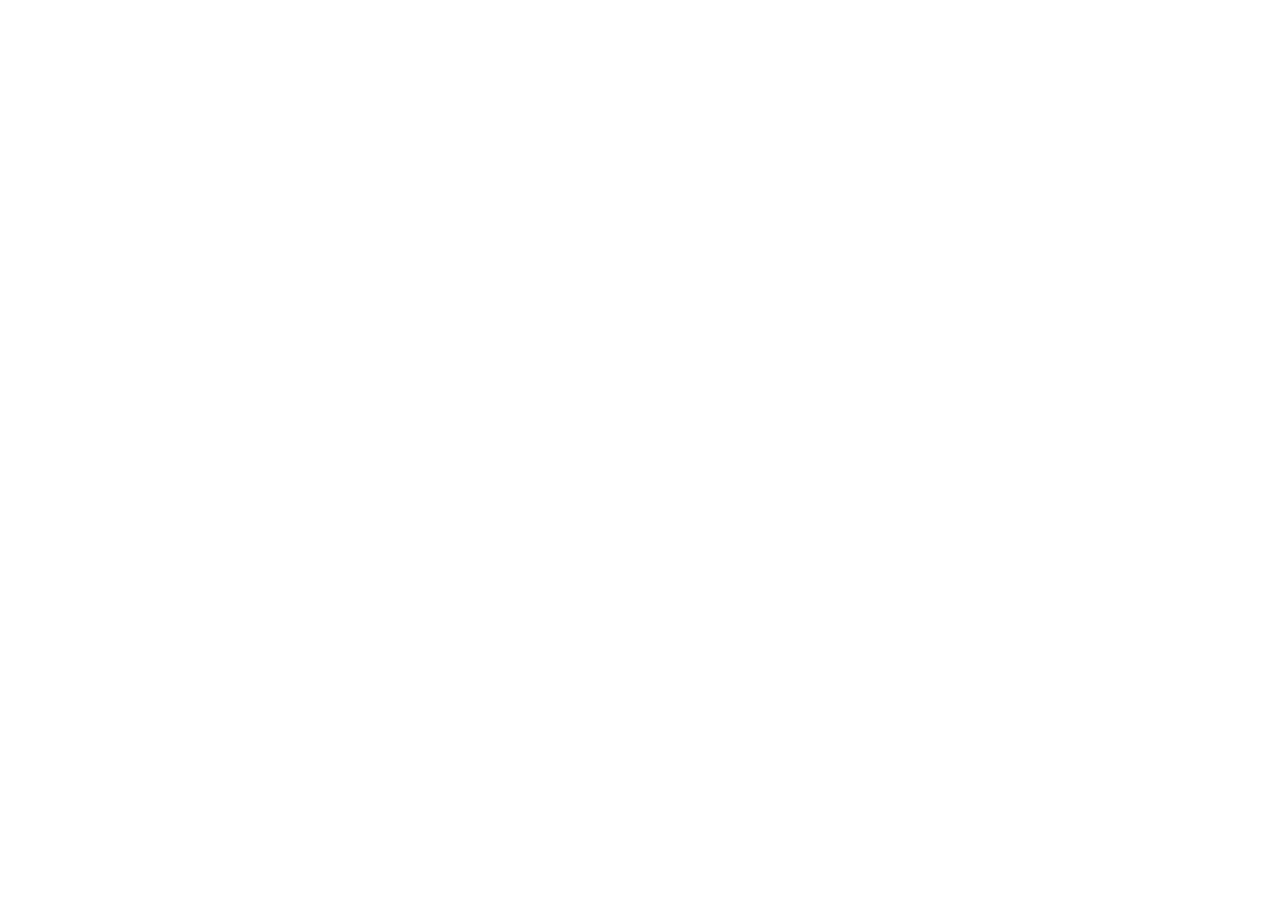
==== index.html @ a661ed5f "Add files via upload" ====
<!DOCTYPE html>
<html>
<head>
  <meta charset="utf-8" />
  <meta name="viewport" content="width=device-width, initial-scale=1.0">
  <title>Les Incassables — Administration</title>
</head>
<body>
  <!-- Interface d'administration Decap CMS. Une fois Netlify Identity +
       Git Gateway activés (dashboard Netlify, aucun code), cette page
       affiche un formulaire pour ajouter/modifier/supprimer une histoire.
       Chaque sauvegarde crée un commit Git automatiquement. -->
  <script src="https://identity.netlify.com/v1/netlify-identity-widget.js"></script>
  <script src="https://unpkg.com/decap-cms@^3.0.0/dist/decap-cms.js"></script>
</body>
</html>
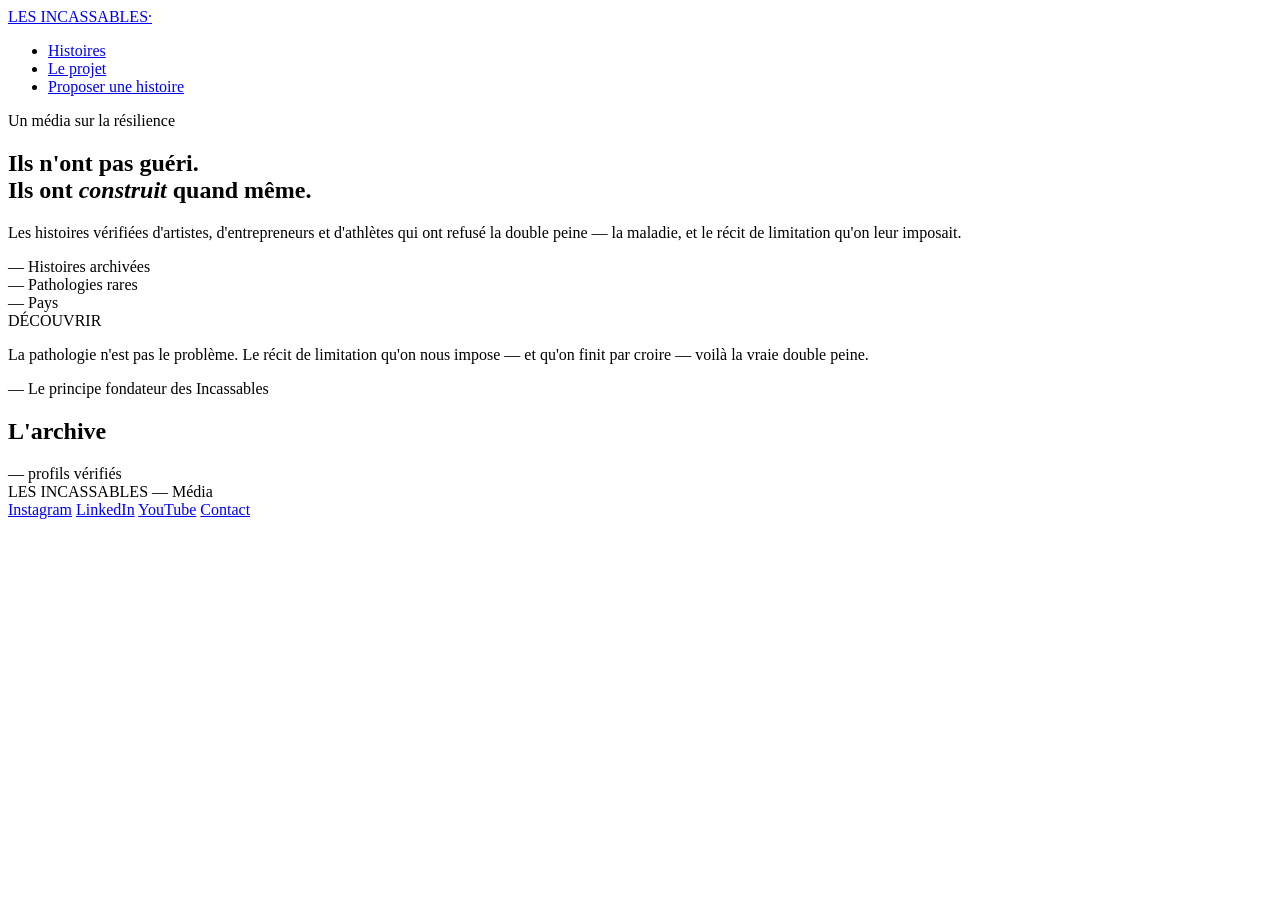
==== commit a1a585c5: "Create index.html" ====
--- a/index.html
+++ b/index.html
@@ -1,16 +1,79 @@
 <!DOCTYPE html>
-<html>
-<head>
-  <meta charset="utf-8" />
+  <html lang="fr">
+  <head>
+  <meta charset="UTF-8">
   <meta name="viewport" content="width=device-width, initial-scale=1.0">
-  <title>Les Incassables — Administration</title>
-</head>
-<body>
-  <!-- Interface d'administration Decap CMS. Une fois Netlify Identity +
-       Git Gateway activés (dashboard Netlify, aucun code), cette page
-       affiche un formulaire pour ajouter/modifier/supprimer une histoire.
-       Chaque sauvegarde crée un commit Git automatiquement. -->
+  <title>Les Incassables — Ils n'ont pas guéri, ils ont construit quand même</title>
+  <meta name="description" content="Les histoires vérifiées d'artistes, d'entrepreneurs et d'athlètes qui ont refusé la double peine liée à leur pathologie rare.">
+  <link rel="preconnect" href="https://fonts.googleapis.com">
+  <link href="https://fonts.googleapis.com/css2?family=Fraunces:ital,opsz,wght@0,9..144,300;0,9..144,500;0,9..144,600;1,9..144,400;1,9..144,500&family=IBM+Plex+Sans:wght@300;400;500;600&family=IBM+Plex+Mono:wght@400;500&display=swap" rel="stylesheet">
+  <link rel="stylesheet" href="css/style.css">
   <script src="https://identity.netlify.com/v1/netlify-identity-widget.js"></script>
-  <script src="https://unpkg.com/decap-cms@^3.0.0/dist/decap-cms.js"></script>
-</body>
-</html>
+  </head>
+  <body>
+  <div class="thread-track"><div class="thread"></div></div>
+  <header>
+  <a href="/" class="wordmark">LES INCASSABLES<span class="crack">·</span></a>
+  <nav>
+  <ul>
+  <li><a href="#archive">Histoires</a></li>
+  <li><a href="#manifesto">Le projet</a></li>
+  <li><a href="mailto:contact@lesincassables.com" class="nav-cta">Proposer une histoire</a></li>
+  </ul>
+  </nav>
+  </header>
+  <section class="hero">
+  <div class="hero-row">
+  <div class="hero-inner">
+  <div class="eyebrow">Un média sur la résilience</div>
+<h1 class="display">Ils n'ont pas guéri.<br>Ils ont <em>construit</em> quand même.</h1>
+  <p class="hero-sub">Les histoires vérifiées d'artistes, d'entrepreneurs et d'athlètes qui ont refusé la double peine — la maladie, et le récit de limitation qu'on leur imposait.</p>
+  <div class="hero-meta">
+  <div>
+  <span class="num" id="stat-stories">—</span>
+  <span class="label">Histoires archivées</span>
+</div>
+<div>
+<span class="num" id="stat-pathologies">—</span>
+<span class="label">Pathologies rares</span>
+  </div>
+  <div>
+  <span class="num" id="stat-countries">—</span>
+  <span class="label">Pays</span>
+  </div>
+  </div>
+  </div>
+  <a href="#" class="featured" id="featured-story">
+  </a>
+  </div>
+  <div class="scroll-hint">DÉCOUVRIR</div>
+  </section>
+  <section class="manifesto" id="manifesto">
+  <div class="manifesto-inner">
+  <p>La pathologie n'est pas le problème. <span class="gold">Le récit de limitation qu'on nous impose</span> — et qu'on finit par croire — voilà la vraie double peine.</p>
+  <div class="manifesto-sign">— Le principe fondateur des Incassables</div>
+</div>
+</section>
+<section class="archive" id="archive">
+  <div class="archive-head">
+  <h2 class="display">L'archive</h2>
+  <span class="archive-count mono" id="archive-count">— profils vérifiés</span>
+  </div>
+  <div class="filters" id="filters">
+  </div>
+  <div class="grid" id="grid">
+  </div>
+  </section>
+  <footer>
+  <div class="footer-wordmark">LES INCASSABLES — Média</div>
+<div class="footer-links">
+<a href="https://instagram.com/lesincassables" target="_blank">Instagram</a>
+  <a href="https://linkedin.com/company/lesincassables" target="_blank">LinkedIn</a>
+  <a href="#" target="_blank">YouTube</a>
+  <a href="mailto:contact@lesincassables.com">Contact</a>
+  </div>
+  </footer>
+  <script src="js/main.js"></script>
+  </body>
+  </html>
+  
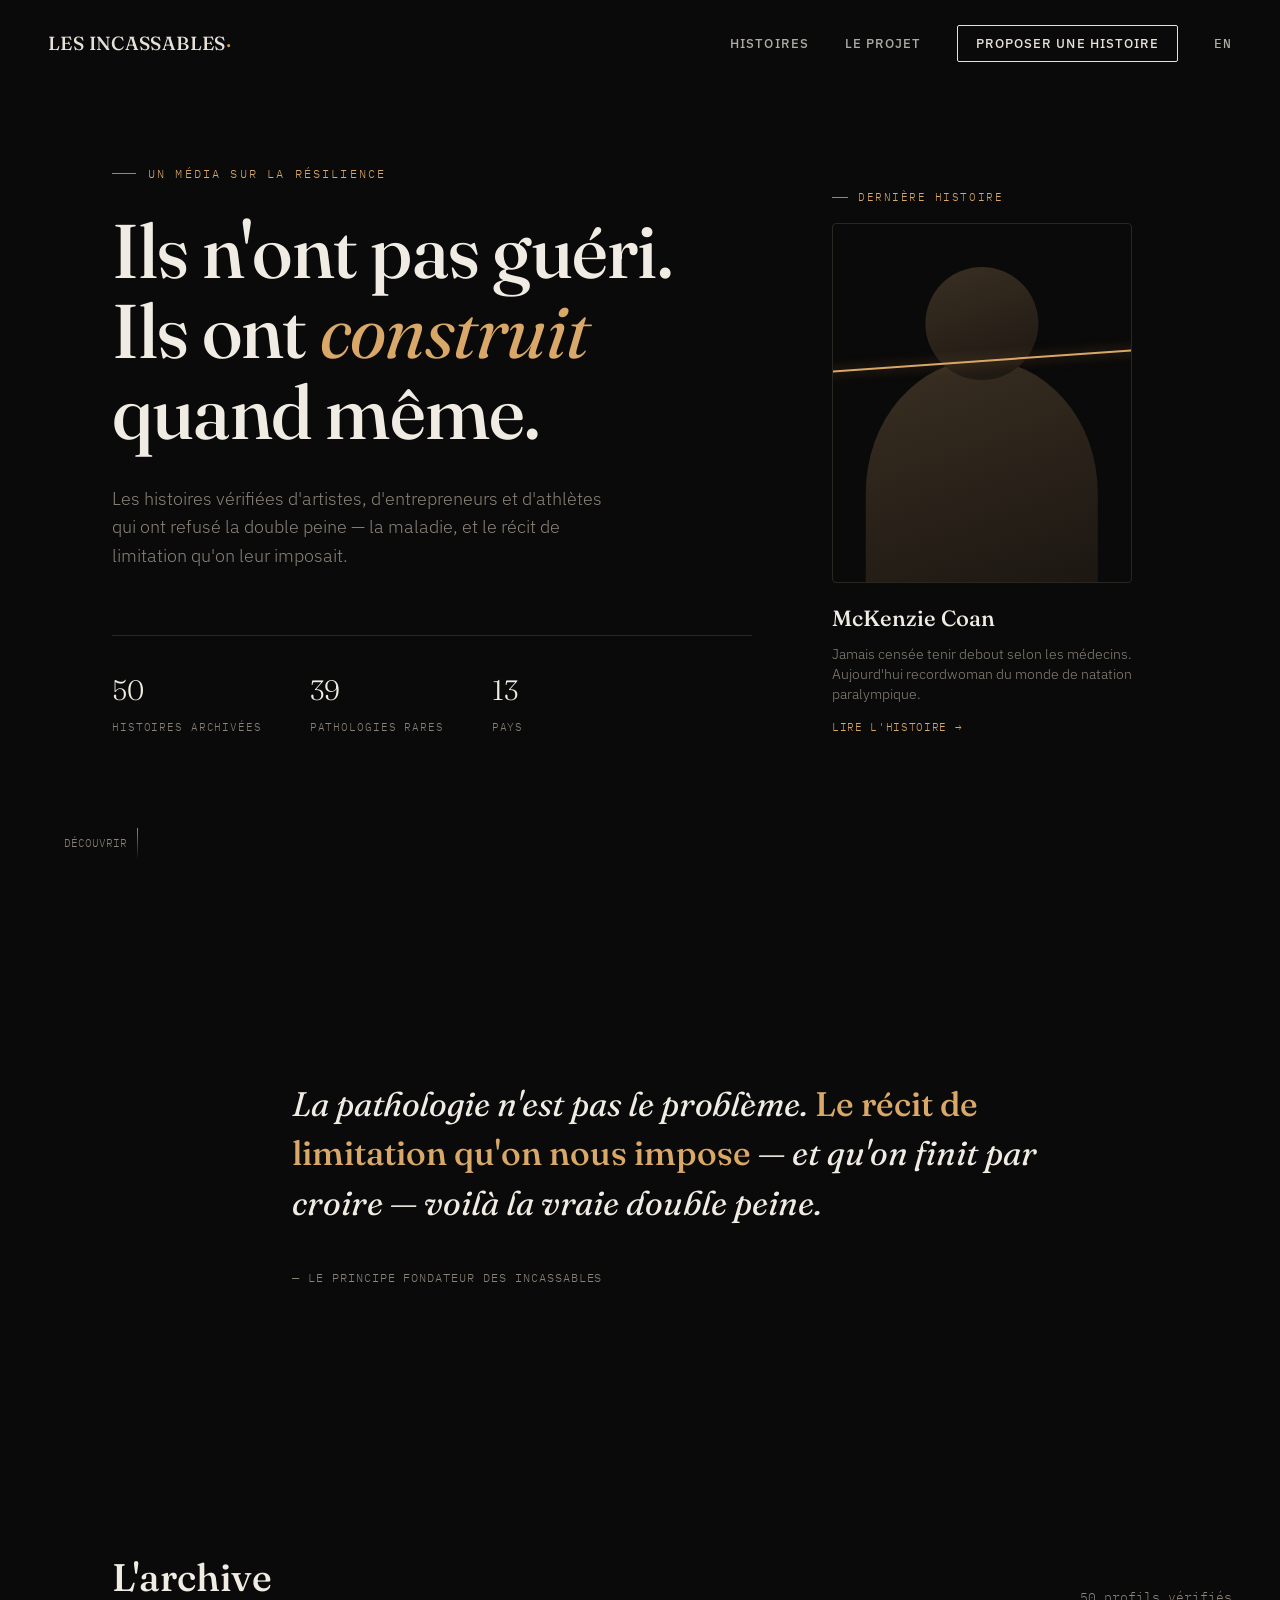
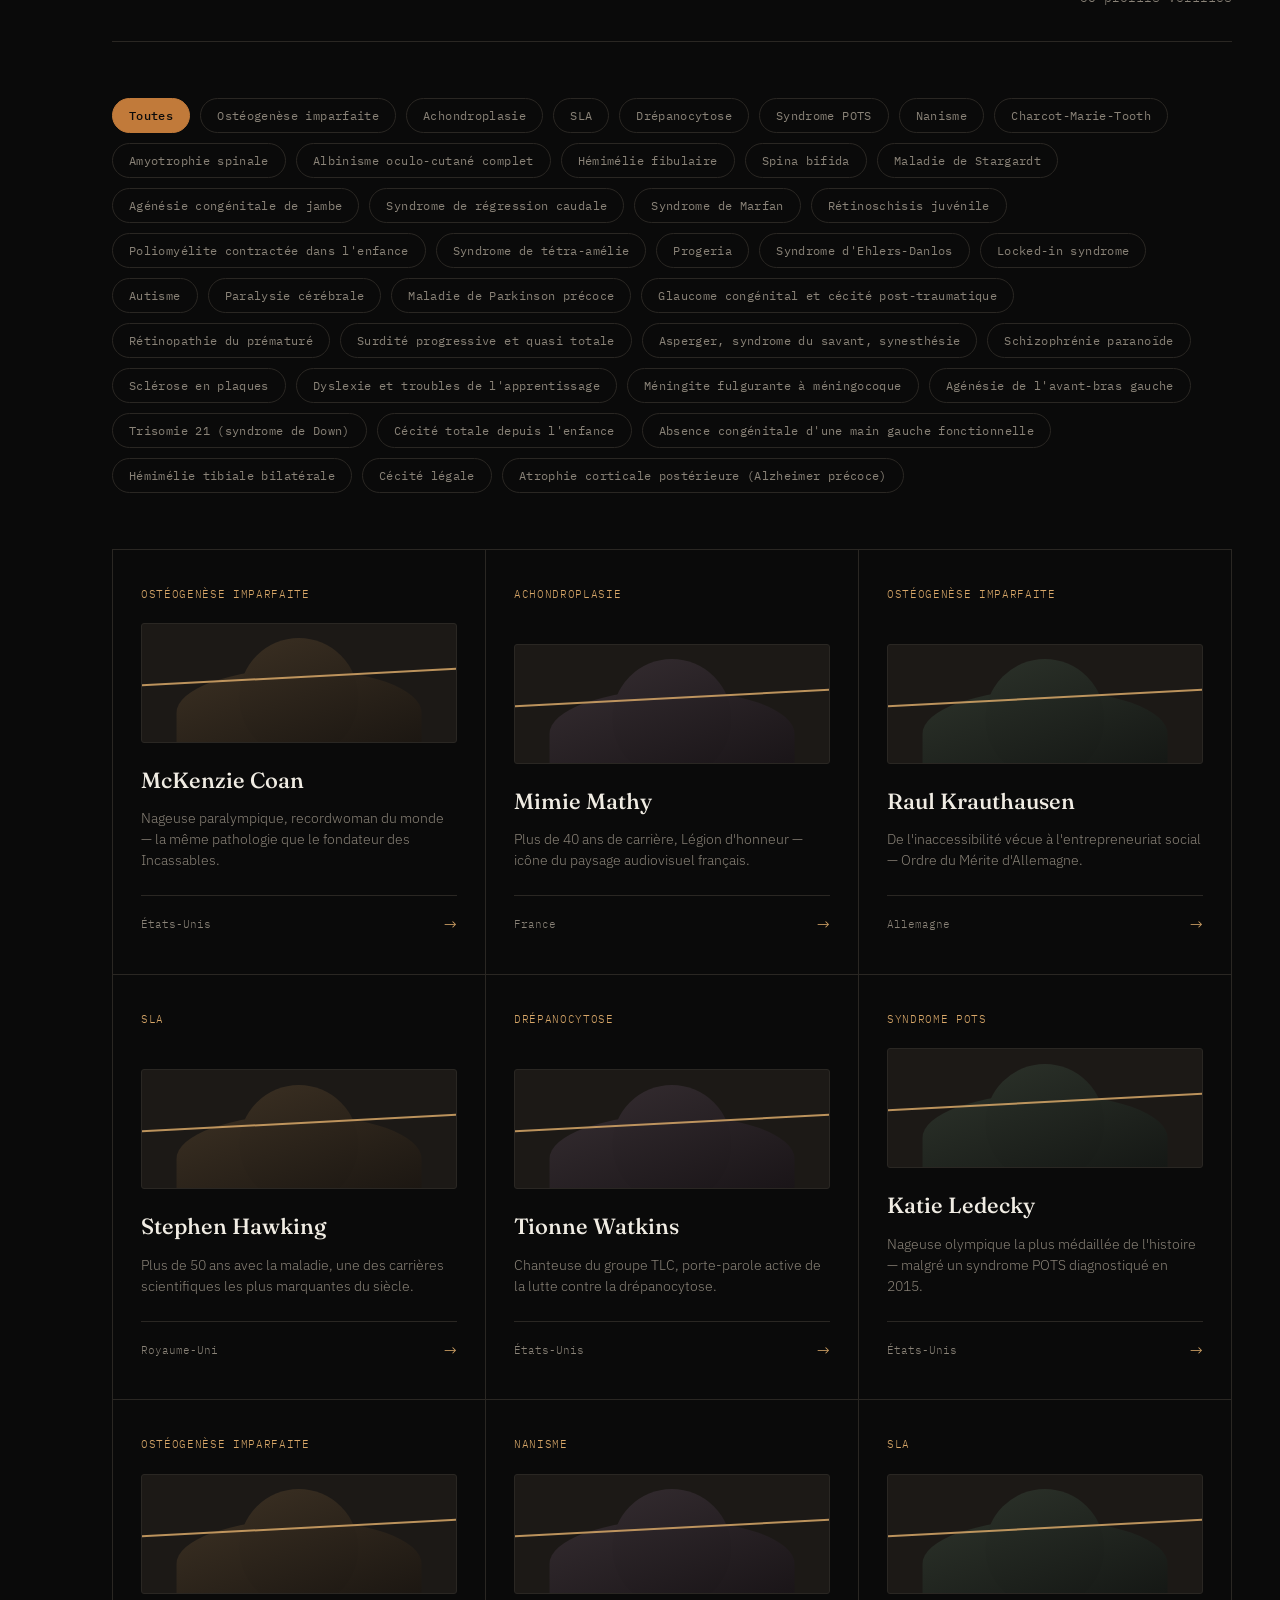
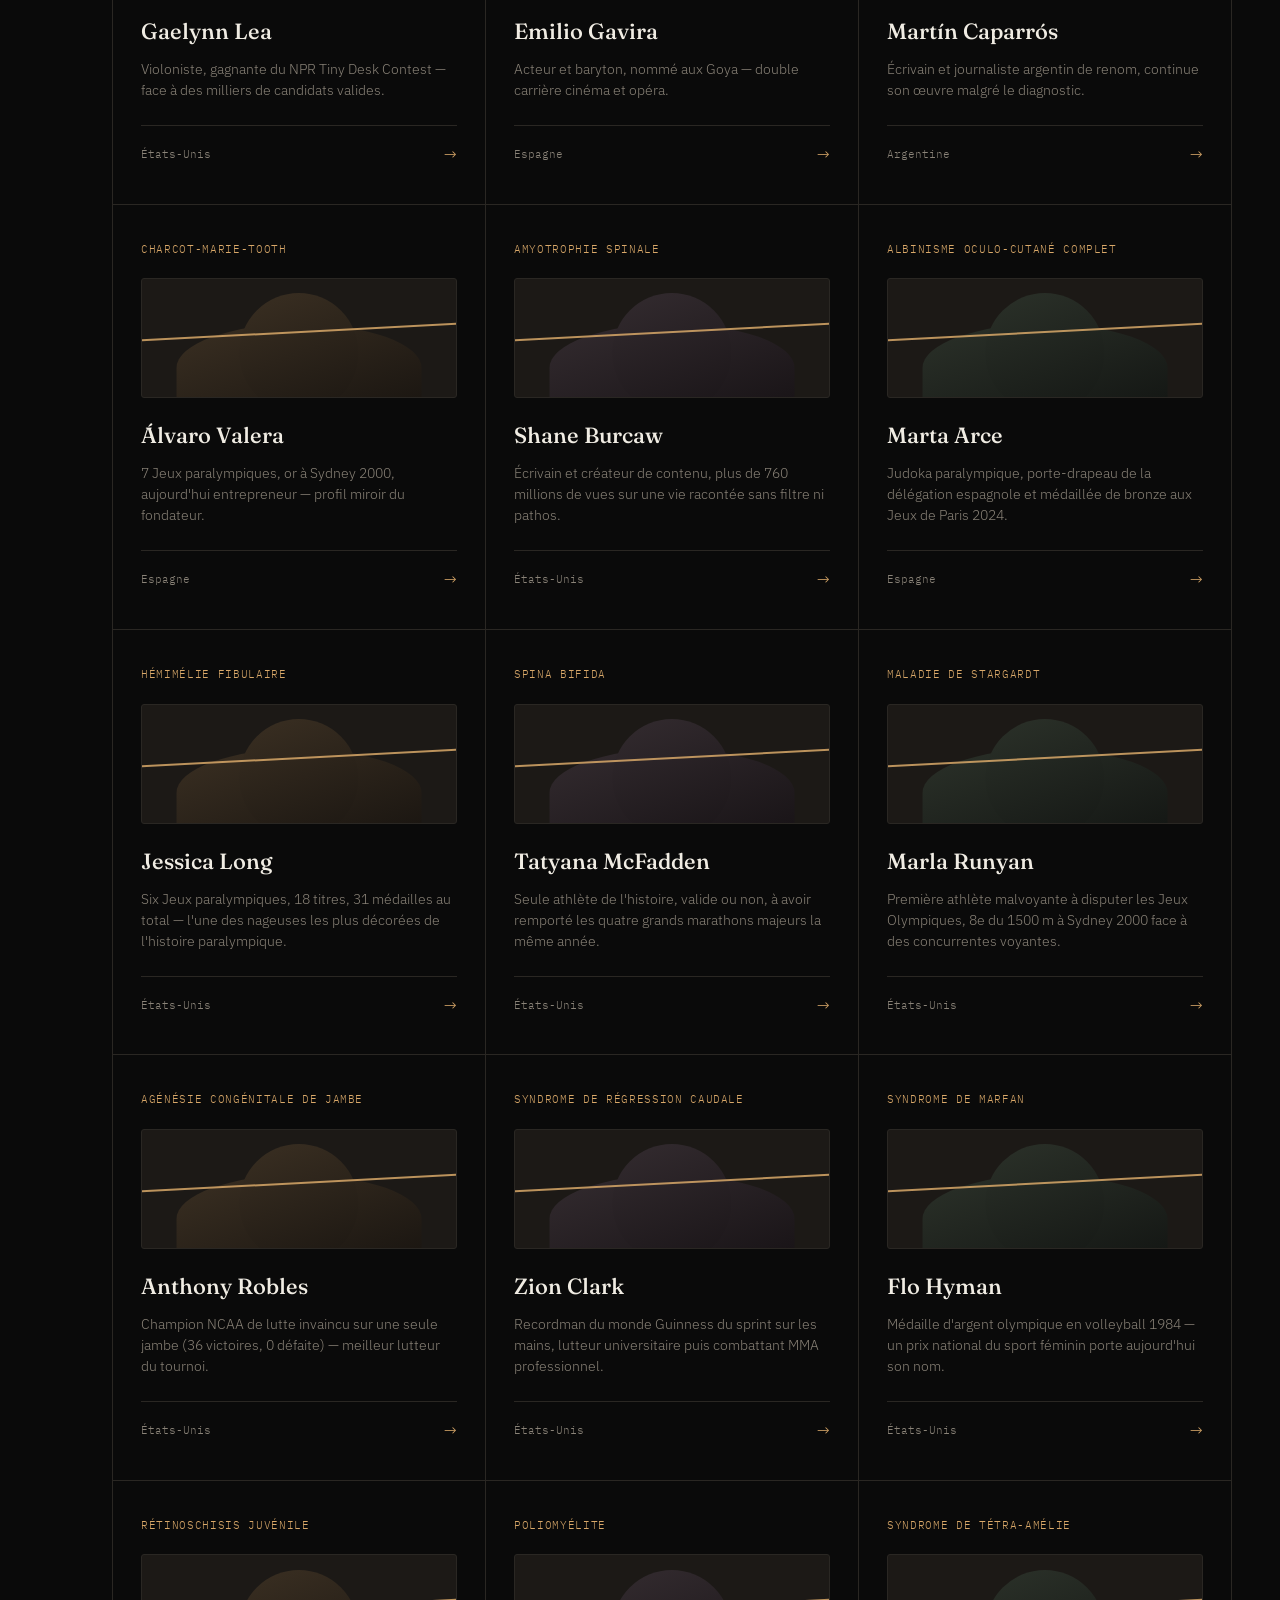
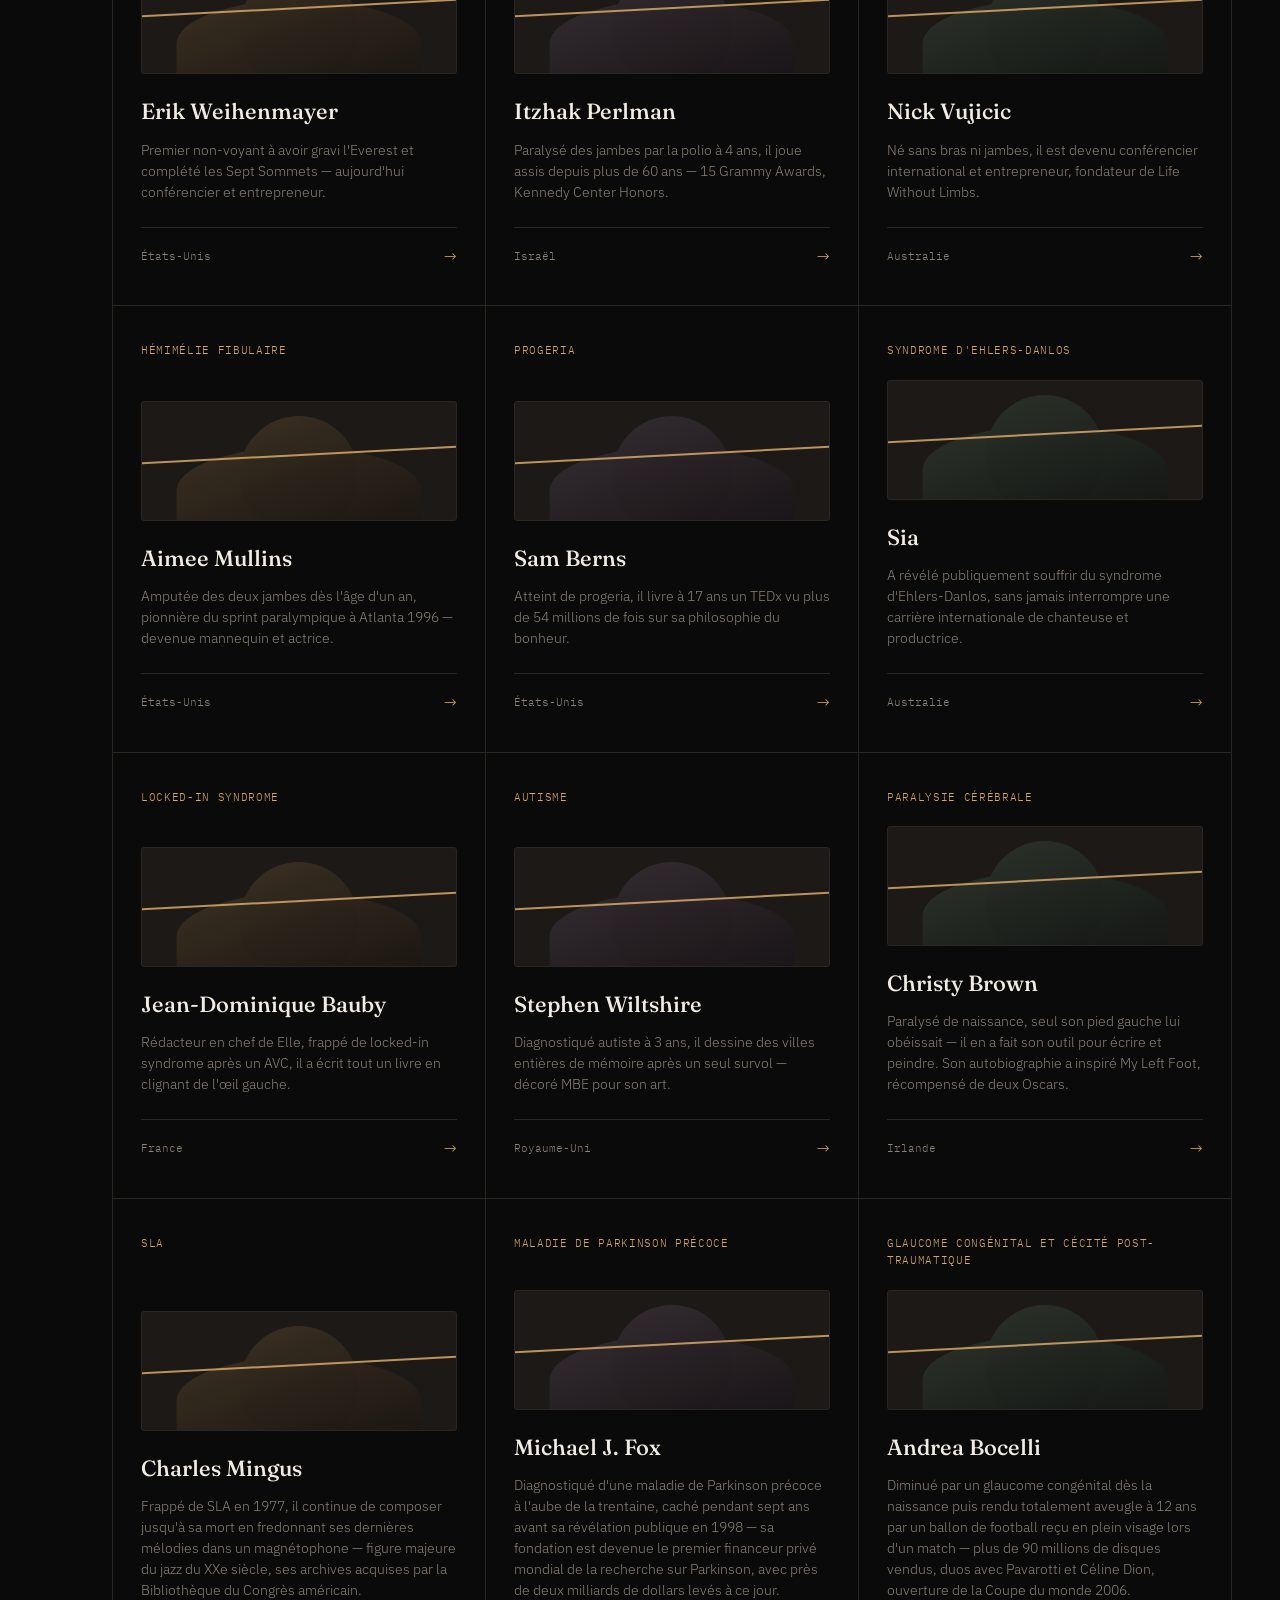
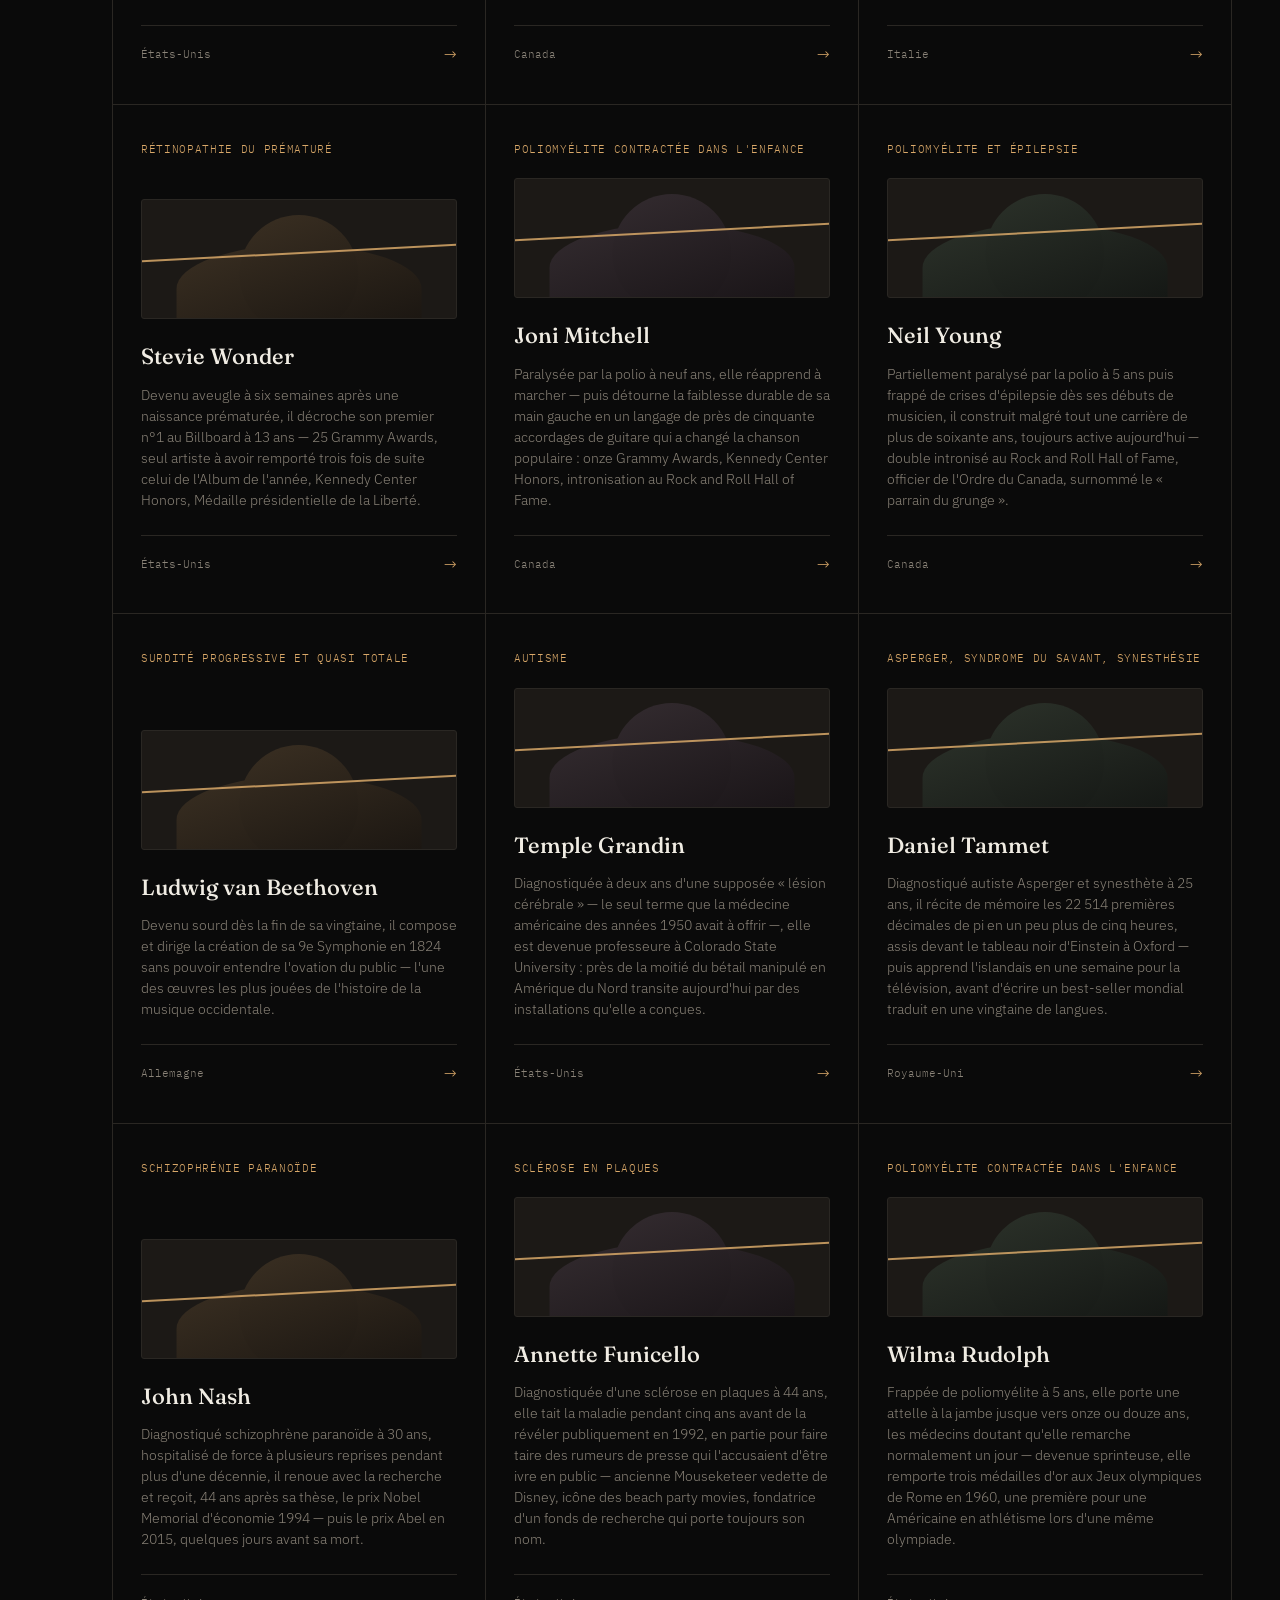
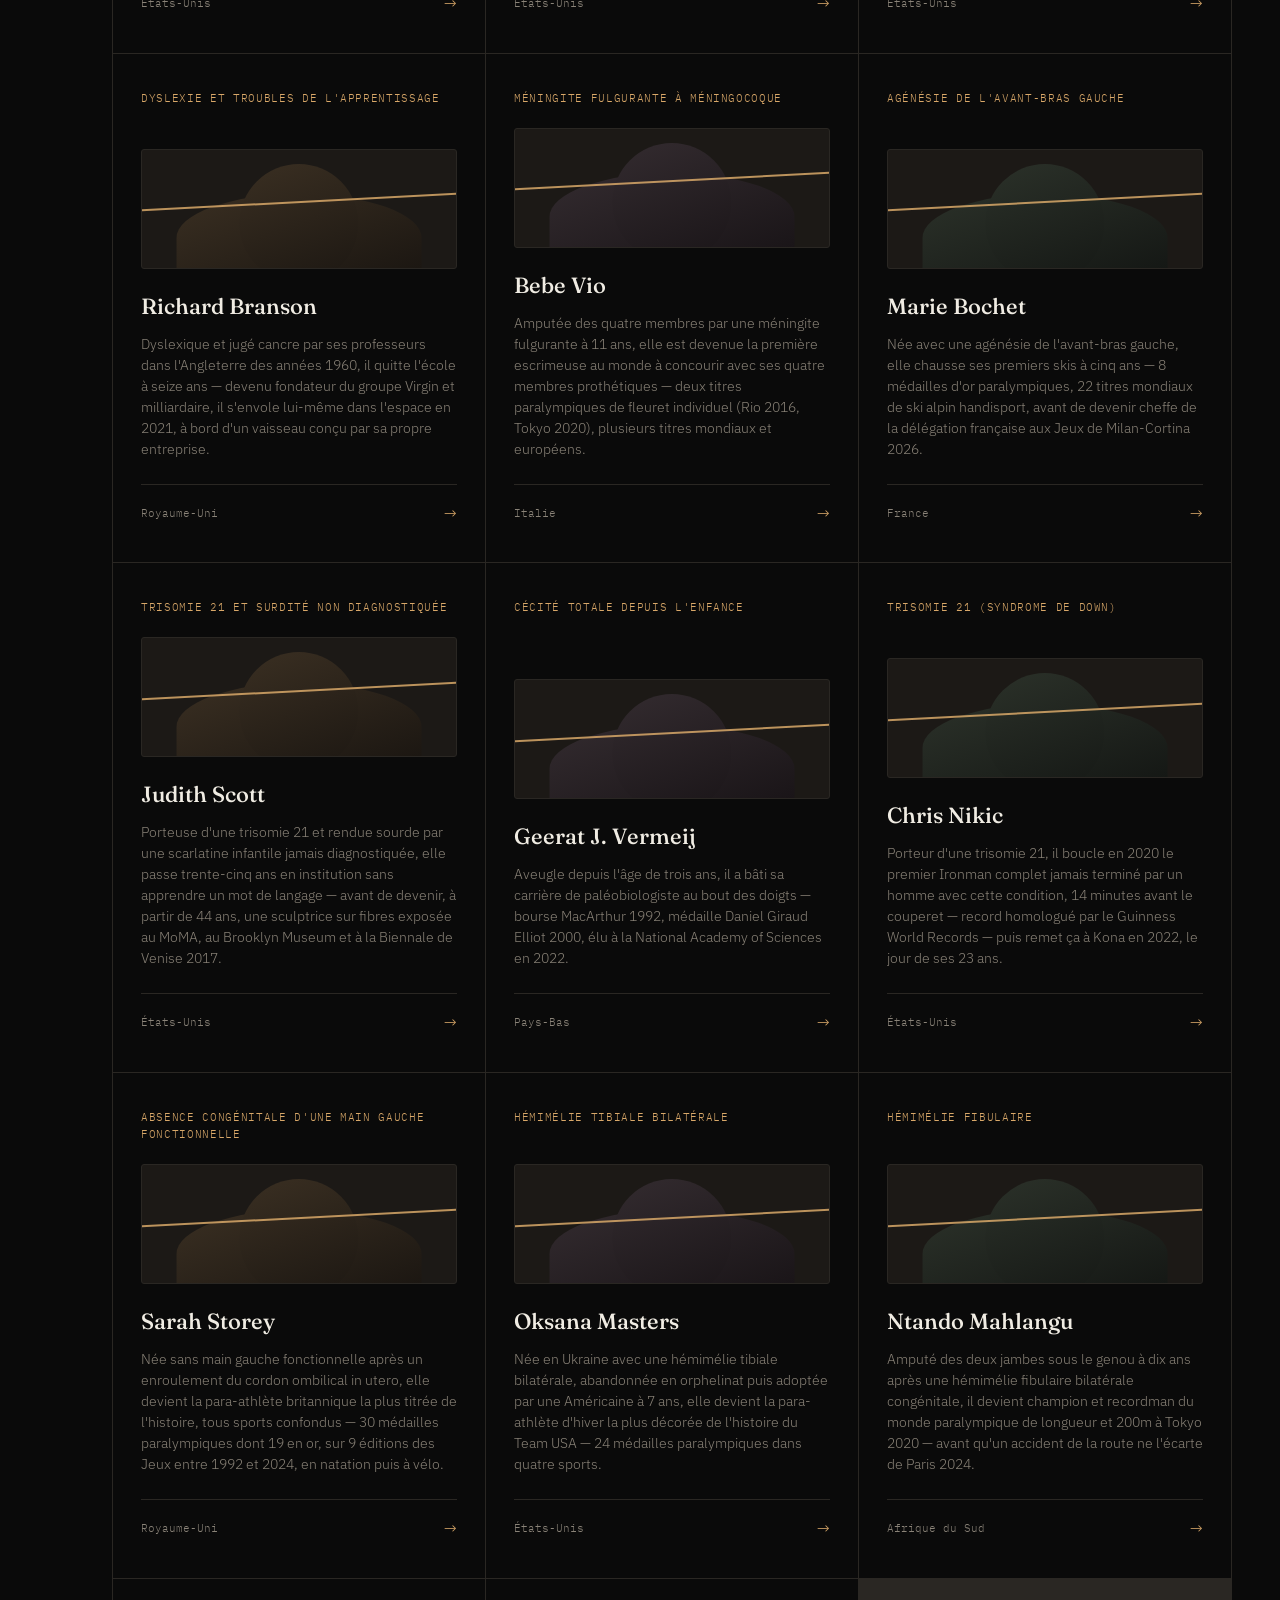
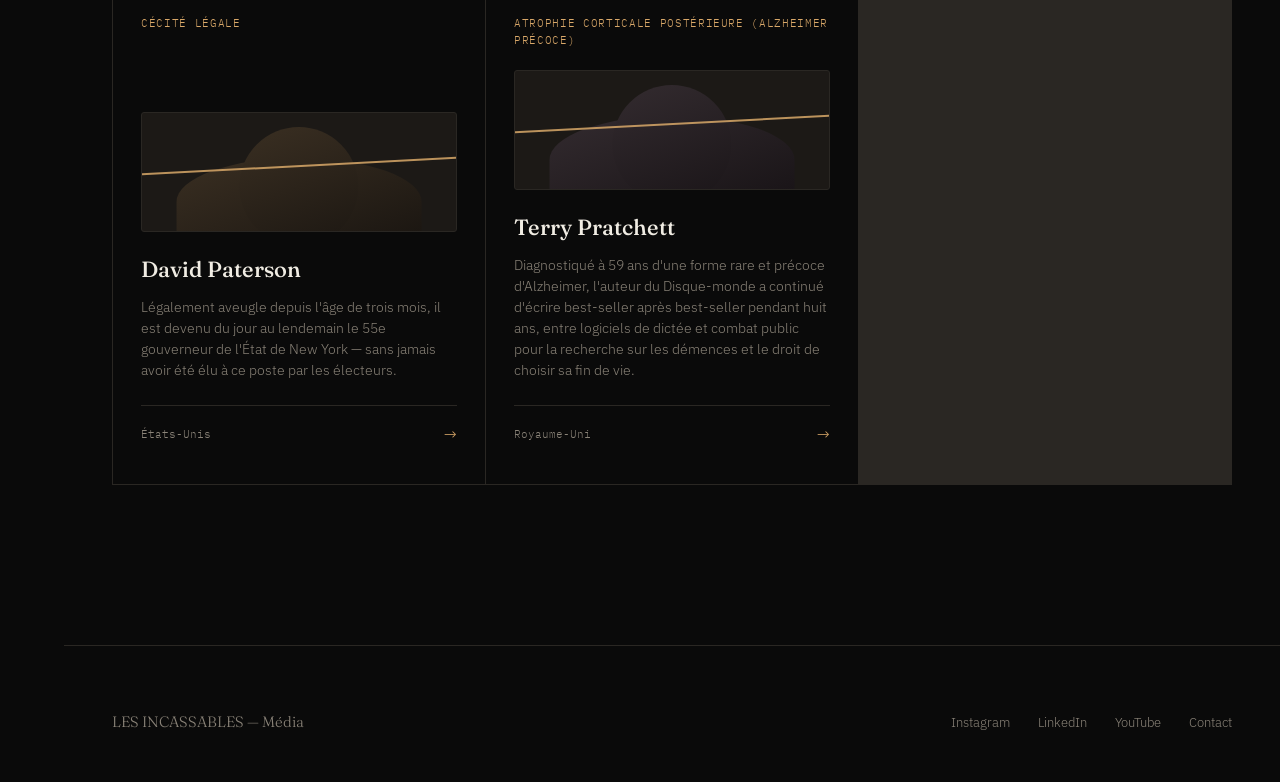
==== commit f32ab7b8: "Formulaire de suggestion + nav EN (pages racine)" ====
--- a/index.html
+++ b/index.html
@@ -18,7 +18,8 @@
   <ul>
   <li><a href="#archive">Histoires</a></li>
   <li><a href="#manifesto">Le projet</a></li>
-  <li><a href="mailto:contact@lesincassables.com" class="nav-cta">Proposer une histoire</a></li>
+  <li><a href="/propose.html" class="nav-cta">Proposer une histoire</a></li>
+  <li><a href="/en/" class="lang-switch mono">EN</a></li>
   </ul>
   </nav>
   </header>
--- a/css/style.css
+++ b/css/style.css
@@ -0,0 +1,517 @@
+:root{
+    --bg:#0a0a0a;
+    --surface:#141210;
+    --surface-2:#1c1916;
+    --text:#f0ece3;
+    --text-muted:#8a8378;
+    --gold:#c17a3a;
+    --gold-light:#d9a869;
+    --hairline:#2a2723;
+  }
+  *{margin:0;padding:0;box-sizing:border-box;}
+  html{scroll-behavior:smooth;}
+  body{
+    background:var(--bg);
+    color:var(--text);
+    font-family:'IBM Plex Sans',sans-serif;
+    font-weight:300;
+    line-height:1.6;
+    overflow-x:hidden;
+  }
+  .display{font-family:'Fraunces',serif;}
+  .mono{font-family:'IBM Plex Mono',monospace;}
+
+  /* ---- Gold thread that runs the length of the page ---- */
+  .thread{
+    position:fixed;
+    left:0; top:0;
+    width:2px; height:100vh;
+    background:linear-gradient(180deg, transparent 0%, var(--gold) 15%, var(--gold) 85%, transparent 100%);
+    opacity:.35;
+    transform-origin:top;
+    z-index:1;
+    pointer-events:none;
+  }
+  .thread-track{position:absolute; left:48px; top:0; width:2px; height:100%;}
+
+  /* ---- Nav ---- */
+  header{
+    position:fixed; top:0; left:0; right:0;
+    display:flex; align-items:center; justify-content:space-between;
+    padding:28px 48px;
+    z-index:100;
+    mix-blend-mode:difference;
+  }
+  .wordmark{
+    font-family:'Fraunces',serif;
+    font-weight:500;
+    font-size:19px;
+    letter-spacing:0.02em;
+    color:var(--text);
+    text-decoration:none;
+  }
+  .wordmark .crack{color:var(--gold-light);}
+  nav ul{display:flex; gap:36px; list-style:none;}
+  nav a{
+    color:var(--text);
+    text-decoration:none;
+    font-size:13px;
+    letter-spacing:0.08em;
+    text-transform:uppercase;
+    font-weight:500;
+    opacity:.75;
+    transition:opacity .25s;
+  }
+  nav a:hover{opacity:1;}
+  .nav-cta{
+    border:1px solid var(--text);
+    padding:9px 18px;
+    border-radius:2px;
+    opacity:1 !important;
+  }
+
+  /* ---- Hero ---- */
+  .hero{
+    min-height:100vh;
+    display:flex;
+    flex-direction:column;
+    justify-content:center;
+    padding:0 48px;
+    position:relative;
+  }
+  .hero-row{
+    display:flex;
+    gap:80px;
+    align-items:flex-end;
+    margin-left:64px;
+    flex-wrap:wrap;
+  }
+  .hero-inner{max-width:640px;}
+
+  /* ---- Featured story panel (hero sidekick) ---- */
+  .featured{
+    width:300px;
+    flex-shrink:0;
+    text-decoration:none;
+    color:inherit;
+    display:block;
+  }
+  .featured-eyebrow{
+    font-family:'IBM Plex Mono',monospace;
+    font-size:11px;
+    letter-spacing:.14em;
+    text-transform:uppercase;
+    color:var(--gold-light);
+    margin-bottom:16px;
+    display:flex; align-items:center; gap:10px;
+  }
+  .featured-eyebrow::before{content:'';width:16px;height:1px;background:var(--gold);}
+  .featured-portrait{
+    width:100%;
+    aspect-ratio:3/3.6;
+    border-radius:4px;
+    position:relative;
+    overflow:hidden;
+    margin-bottom:18px;
+    border:1px solid var(--hairline);
+  }
+  .featured-portrait .crack-line{
+    position:absolute;
+    top:38%; left:-10%;
+    width:120%; height:2px;
+    background:var(--gold-light);
+    transform:rotate(-4deg);
+    box-shadow:0 0 12px rgba(193,122,58,.6);
+  }
+  .featured h3{
+    font-family:'Fraunces',serif;
+    font-weight:500;
+    font-size:22px;
+    margin-bottom:8px;
+  }
+  .featured p{
+    font-size:13.5px;
+    color:var(--text-muted);
+    line-height:1.5;
+  }
+  .featured-read{
+    margin-top:14px;
+    font-family:'IBM Plex Mono',monospace;
+    font-size:11px;
+    letter-spacing:.06em;
+    text-transform:uppercase;
+    color:var(--gold-light);
+    display:flex; align-items:center; gap:8px;
+    transition:gap .2s;
+  }
+  .featured:hover .featured-read{gap:14px;}
+
+  /* ---- Portrait silhouette (shared placeholder system) ---- */
+  .portrait-silhouette{
+    width:100%; height:100%;
+    position:relative;
+  }
+  .portrait-silhouette .bust{
+    position:absolute;
+    bottom:0; left:50%;
+    transform:translateX(-50%);
+    width:78%; height:62%;
+    border-radius:50% 50% 0 0 / 60% 60% 0 0;
+  }
+  .portrait-silhouette .head{
+    position:absolute;
+    top:12%; left:50%;
+    transform:translateX(-50%);
+    width:38%; aspect-ratio:1;
+    border-radius:50%;
+  }
+  .eyebrow{
+    font-family:'IBM Plex Mono',monospace;
+    font-size:12px;
+    letter-spacing:0.18em;
+    text-transform:uppercase;
+    color:var(--gold-light);
+    margin-bottom:28px;
+    display:flex;
+    align-items:center;
+    gap:12px;
+  }
+  .eyebrow::before{
+    content:'';
+    width:24px; height:1px;
+    background:var(--gold);
+  }
+  .hero h1{
+    font-size:clamp(38px, 6vw, 76px);
+    font-weight:500;
+    line-height:1.06;
+    letter-spacing:-0.01em;
+    max-width:14ch;
+  }
+  .hero h1 em{
+    font-style:italic;
+    font-weight:400;
+    color:var(--gold-light);
+    position:relative;
+  }
+  .hero-sub{
+    margin-top:32px;
+    max-width:46ch;
+    font-size:18px;
+    color:var(--text-muted);
+    font-weight:300;
+  }
+  .hero-meta{
+    display:flex;
+    gap:48px;
+    margin-top:64px;
+    padding-top:32px;
+    border-top:1px solid var(--hairline);
+    max-width:640px;
+  }
+  .hero-meta div{display:flex; flex-direction:column; gap:6px;}
+  .hero-meta .num{font-family:'Fraunces',serif; font-size:28px; color:var(--text);}
+  .hero-meta .label{font-family:'IBM Plex Mono',monospace; font-size:11px; letter-spacing:.08em; text-transform:uppercase; color:var(--text-muted);}
+  .scroll-hint{
+    position:absolute; bottom:40px; left:64px;
+    font-family:'IBM Plex Mono',monospace;
+    font-size:11px;
+    color:var(--text-muted);
+    display:flex; align-items:center; gap:10px;
+  }
+  .scroll-hint::after{
+    content:'';
+    width:1px; height:32px;
+    background:linear-gradient(180deg, var(--gold), transparent);
+    animation:pulse-line 2s ease-in-out infinite;
+  }
+  @keyframes pulse-line{0%,100%{opacity:.3;}50%{opacity:1;}}
+
+  /* ---- Manifesto ---- */
+  .manifesto{
+    padding:180px 48px;
+    display:flex;
+    justify-content:center;
+    position:relative;
+  }
+  .manifesto-inner{max-width:760px; margin-left:64px;}
+  .manifesto p{
+    font-family:'Fraunces',serif;
+    font-style:italic;
+    font-weight:400;
+    font-size:clamp(24px, 3vw, 34px);
+    line-height:1.45;
+    color:var(--text);
+  }
+  .manifesto p .gold{color:var(--gold-light); font-style:normal; font-weight:500;}
+  .manifesto-sign{
+    margin-top:40px;
+    font-family:'IBM Plex Mono',monospace;
+    font-size:12px;
+    letter-spacing:.08em;
+    text-transform:uppercase;
+    color:var(--text-muted);
+  }
+
+  /* ---- Archive ---- */
+  .archive{padding:80px 48px 160px; margin-left:64px;}
+  .archive-head{
+    display:flex;
+    justify-content:space-between;
+    align-items:flex-end;
+    margin-bottom:56px;
+    flex-wrap:wrap;
+    gap:24px;
+    border-bottom:1px solid var(--hairline);
+    padding-bottom:32px;
+  }
+  .archive-head h2{
+    font-family:'Fraunces',serif;
+    font-weight:500;
+    font-size:clamp(28px,3vw,40px);
+  }
+  .archive-count{font-family:'IBM Plex Mono',monospace; font-size:13px; color:var(--text-muted);}
+
+  .filters{
+    display:flex;
+    flex-wrap:wrap;
+    gap:10px;
+    margin-bottom:56px;
+  }
+  .filter-chip{
+    font-family:'IBM Plex Mono',monospace;
+    font-size:12px;
+    letter-spacing:.03em;
+    padding:9px 16px;
+    border:1px solid var(--hairline);
+    border-radius:20px;
+    color:var(--text-muted);
+    background:transparent;
+    cursor:pointer;
+    transition:all .2s;
+  }
+  .filter-chip:hover{border-color:var(--gold); color:var(--text);}
+  .filter-chip.active{
+    background:var(--gold);
+    border-color:var(--gold);
+    color:#0a0a0a;
+    font-weight:500;
+  }
+
+  .grid{
+    display:grid;
+    grid-template-columns:repeat(3, 1fr);
+    gap:1px;
+    background:var(--hairline);
+    border:1px solid var(--hairline);
+  }
+  .card{
+    background:var(--bg);
+    padding:36px 28px;
+    position:relative;
+    overflow:hidden;
+    cursor:pointer;
+    transition:background .3s;
+    min-height:280px;
+    display:flex;
+    flex-direction:column;
+    justify-content:space-between;
+    text-decoration:none;
+    color:inherit;
+  }
+  .card::before{
+    content:'';
+    position:absolute;
+    top:0; left:-100%;
+    width:200%; height:1px;
+    background:var(--gold);
+    transform:rotate(-3deg);
+    transition:left .5s cubic-bezier(.2,.8,.2,1);
+    opacity:0;
+  }
+  .card:hover{background:var(--surface);}
+  .card:hover::before{left:0; opacity:1;}
+  .card-tag{
+    font-family:'IBM Plex Mono',monospace;
+    font-size:11px;
+    letter-spacing:.06em;
+    text-transform:uppercase;
+    color:var(--gold-light);
+    margin-bottom:auto;
+    padding-bottom:20px;
+  }
+  .card-portrait{
+    width:100%;
+    height:120px;
+    border-radius:3px;
+    background:var(--surface-2);
+    border:1px solid var(--hairline);
+    position:relative;
+    overflow:hidden;
+    margin-bottom:20px;
+  }
+  .card-portrait .crack-line{
+    position:absolute;
+    top:44%; left:-10%;
+    width:120%; height:1.5px;
+    background:var(--gold-light);
+    transform:rotate(-3deg);
+    opacity:.85;
+  }
+  /* Per-pathology tint variants */
+  .tint-1 .bust, .tint-1 .head{background:linear-gradient(160deg,#3a2f22,#1c1712);}
+  .tint-2 .bust, .tint-2 .head{background:linear-gradient(160deg,#332b2f,#1a1518);}
+  .tint-3 .bust, .tint-3 .head{background:linear-gradient(160deg,#2b3129,#151815);}
+  .card h3{
+    font-family:'Fraunces',serif;
+    font-weight:500;
+    font-size:22px;
+    margin-bottom:10px;
+  }
+  .card p{
+    font-size:14px;
+    color:var(--text-muted);
+    font-weight:300;
+    line-height:1.5;
+  }
+  .card-footer{
+    display:flex; justify-content:space-between; align-items:center;
+    margin-top:24px;
+    padding-top:16px;
+    border-top:1px solid var(--hairline);
+  }
+  .card-country{font-family:'IBM Plex Mono',monospace; font-size:11px; color:var(--text-muted);}
+  .card-arrow{color:var(--gold-light); font-size:16px; transition:transform .25s;}
+  .card:hover .card-arrow{transform:translateX(4px);}
+
+  /* ---- CTA / Cross-link to coaching ---- */
+  .crosslink{
+    margin:0 48px 160px;
+    margin-left:112px;
+    padding:56px;
+    border:1px solid var(--hairline);
+    border-radius:4px;
+    display:flex;
+    justify-content:space-between;
+    align-items:center;
+    gap:32px;
+    flex-wrap:wrap;
+    background:var(--surface);
+  }
+  .crosslink h3{
+    font-family:'Fraunces',serif;
+    font-weight:500;
+    font-size:24px;
+    max-width:26ch;
+  }
+  .crosslink h3 span{color:var(--gold-light); font-style:italic; font-weight:400;}
+  .crosslink-btn{
+    font-family:'IBM Plex Mono',monospace;
+    font-size:13px;
+    text-transform:uppercase;
+    letter-spacing:.06em;
+    color:var(--bg);
+    background:var(--text);
+    padding:16px 28px;
+    border-radius:2px;
+    text-decoration:none;
+    white-space:nowrap;
+    transition:background .2s;
+  }
+  .crosslink-btn:hover{background:var(--gold-light);}
+
+  /* ---- Footer ---- */
+  footer{
+    padding:64px 48px 48px;
+    margin-left:64px;
+    border-top:1px solid var(--hairline);
+    display:flex;
+    justify-content:space-between;
+    align-items:flex-end;
+    flex-wrap:wrap;
+    gap:32px;
+  }
+  .footer-wordmark{font-family:'Fraunces',serif; font-size:15px; color:var(--text-muted);}
+  .footer-links{display:flex; gap:28px;}
+  .footer-links a{color:var(--text-muted); text-decoration:none; font-size:13px;}
+  .footer-links a:hover{color:var(--gold-light);}
+
+  @media (max-width:880px){
+    header{padding:20px 24px;}
+    .hero, .manifesto, .archive, footer{padding-left:24px; padding-right:24px; margin-left:0;}
+    .hero-inner, .manifesto-inner{margin-left:0;}
+    .grid{grid-template-columns:1fr;}
+    .crosslink{margin-left:24px; margin-right:24px; flex-direction:column; align-items:flex-start;}
+    nav ul{display:none;}
+    .thread-track{left:20px;}
+  }
+
+/* ---- Story page (article) ---- */
+.story-page{
+    max-width:760px;
+    margin:0 auto;
+    padding:160px 48px 160px;
+}
+.story-back{
+    font-family:'IBM Plex Mono',monospace;
+    font-size:12px;
+    letter-spacing:.05em;
+    text-transform:uppercase;
+    color:var(--text-muted);
+    text-decoration:none;
+    display:inline-block;
+    margin-bottom:48px;
+    transition:color .2s;
+}
+.story-back:hover{color:var(--gold-light);}
+.story-head{margin-bottom:40px;}
+.story-eyebrow{
+    font-size:12px;
+    letter-spacing:.1em;
+    text-transform:uppercase;
+    color:var(--gold-light);
+    margin-bottom:20px;
+}
+.story-head h1{
+    font-size:clamp(32px, 5vw, 56px);
+    font-weight:500;
+    line-height:1.08;
+}
+.story-portrait{
+    width:220px;
+    aspect-ratio:3/3.6;
+    border-radius:4px;
+    position:relative;
+    overflow:hidden;
+    margin-bottom:56px;
+    border:1px solid var(--hairline);
+}
+.story-portrait .crack-line{
+    position:absolute;
+    top:38%; left:-10%;
+    width:120%; height:2px;
+    background:var(--gold-light);
+    transform:rotate(-4deg);
+    box-shadow:0 0 12px rgba(193,122,58,.6);
+}
+.story-body{
+    font-size:18px;
+    line-height:1.8;
+    color:var(--text);
+    font-weight:300;
+}
+.story-body p{margin-bottom:28px;}
+.story-body p:first-of-type{font-size:20px; color:var(--text);}
+.story-hook-only{font-style:italic; color:var(--text-muted);}
+.story-soon{
+    font-size:12px;
+    letter-spacing:.05em;
+    text-transform:uppercase;
+    color:var(--text-muted);
+    margin-top:16px;
+}
+.story-missing{padding:120px 0; text-align:center;}
+
+@media (max-width:880px){
+    .story-page{padding:120px 24px 100px;}
+}
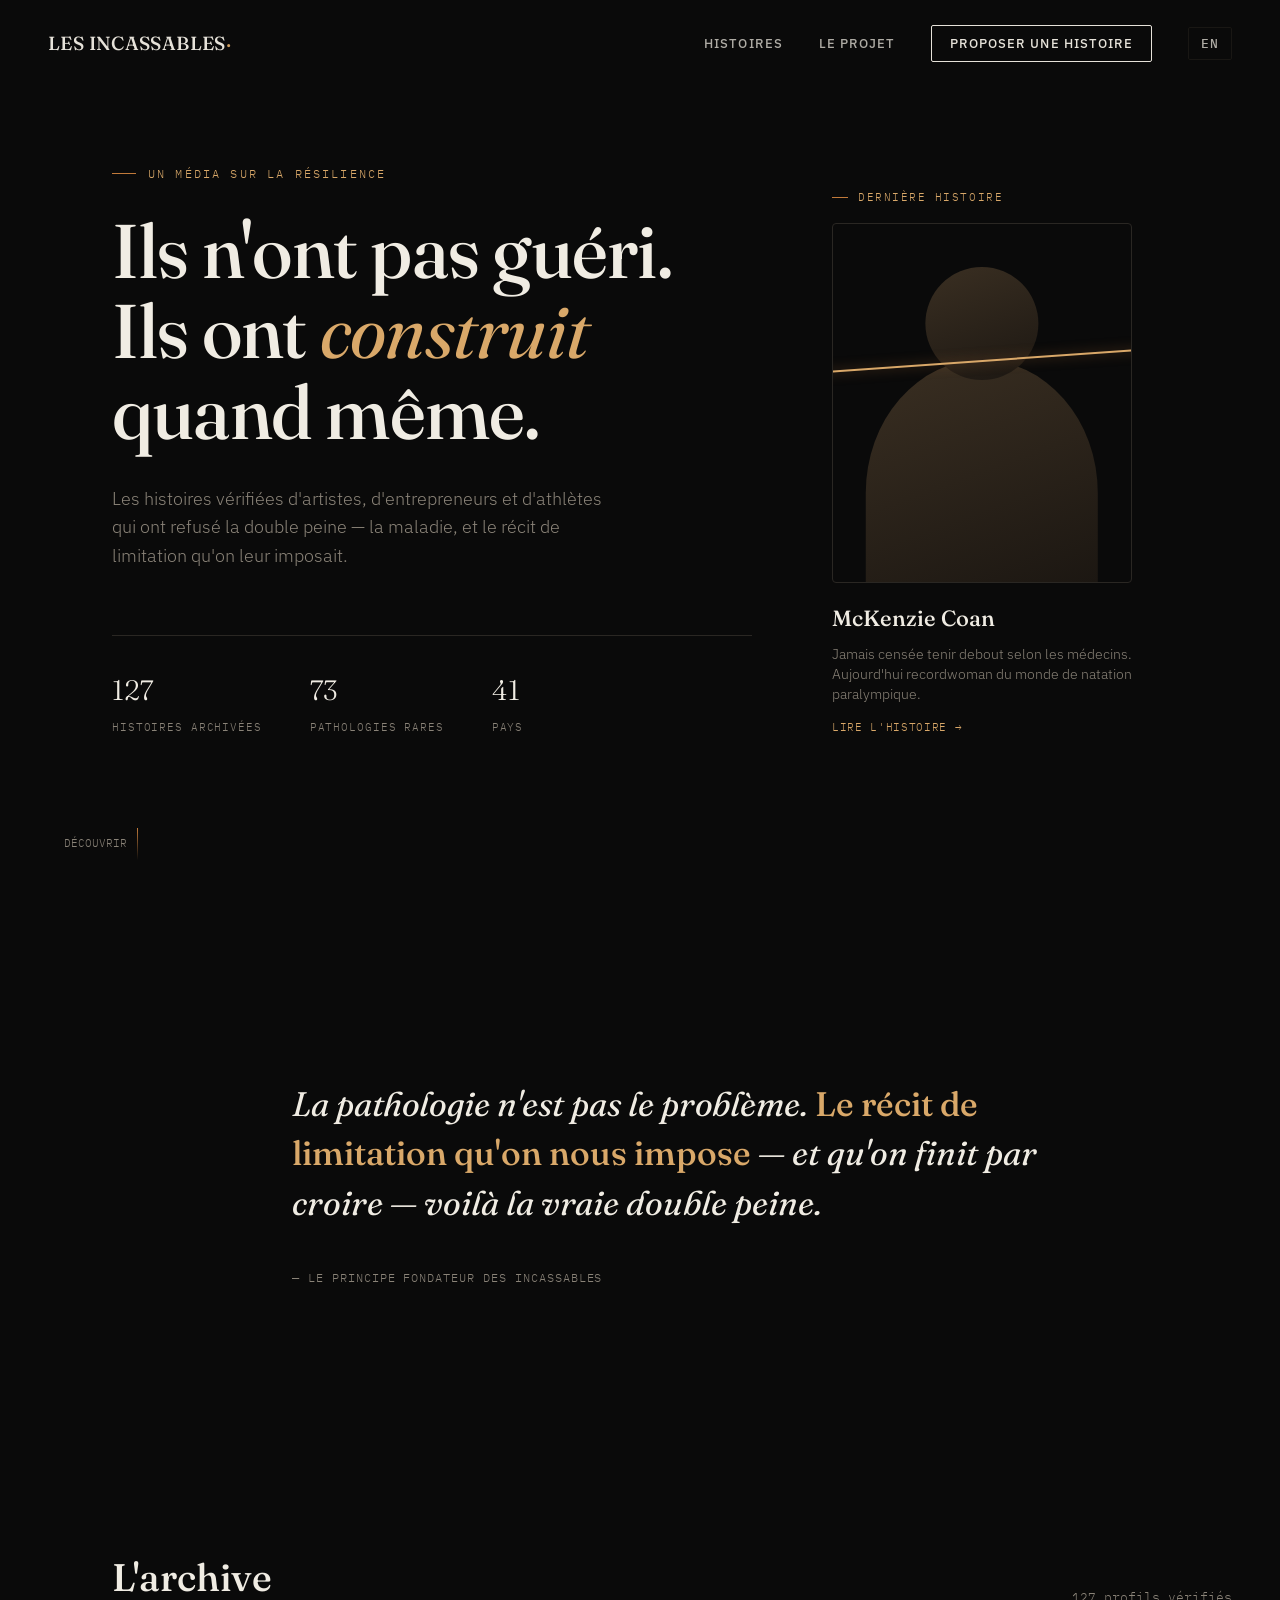
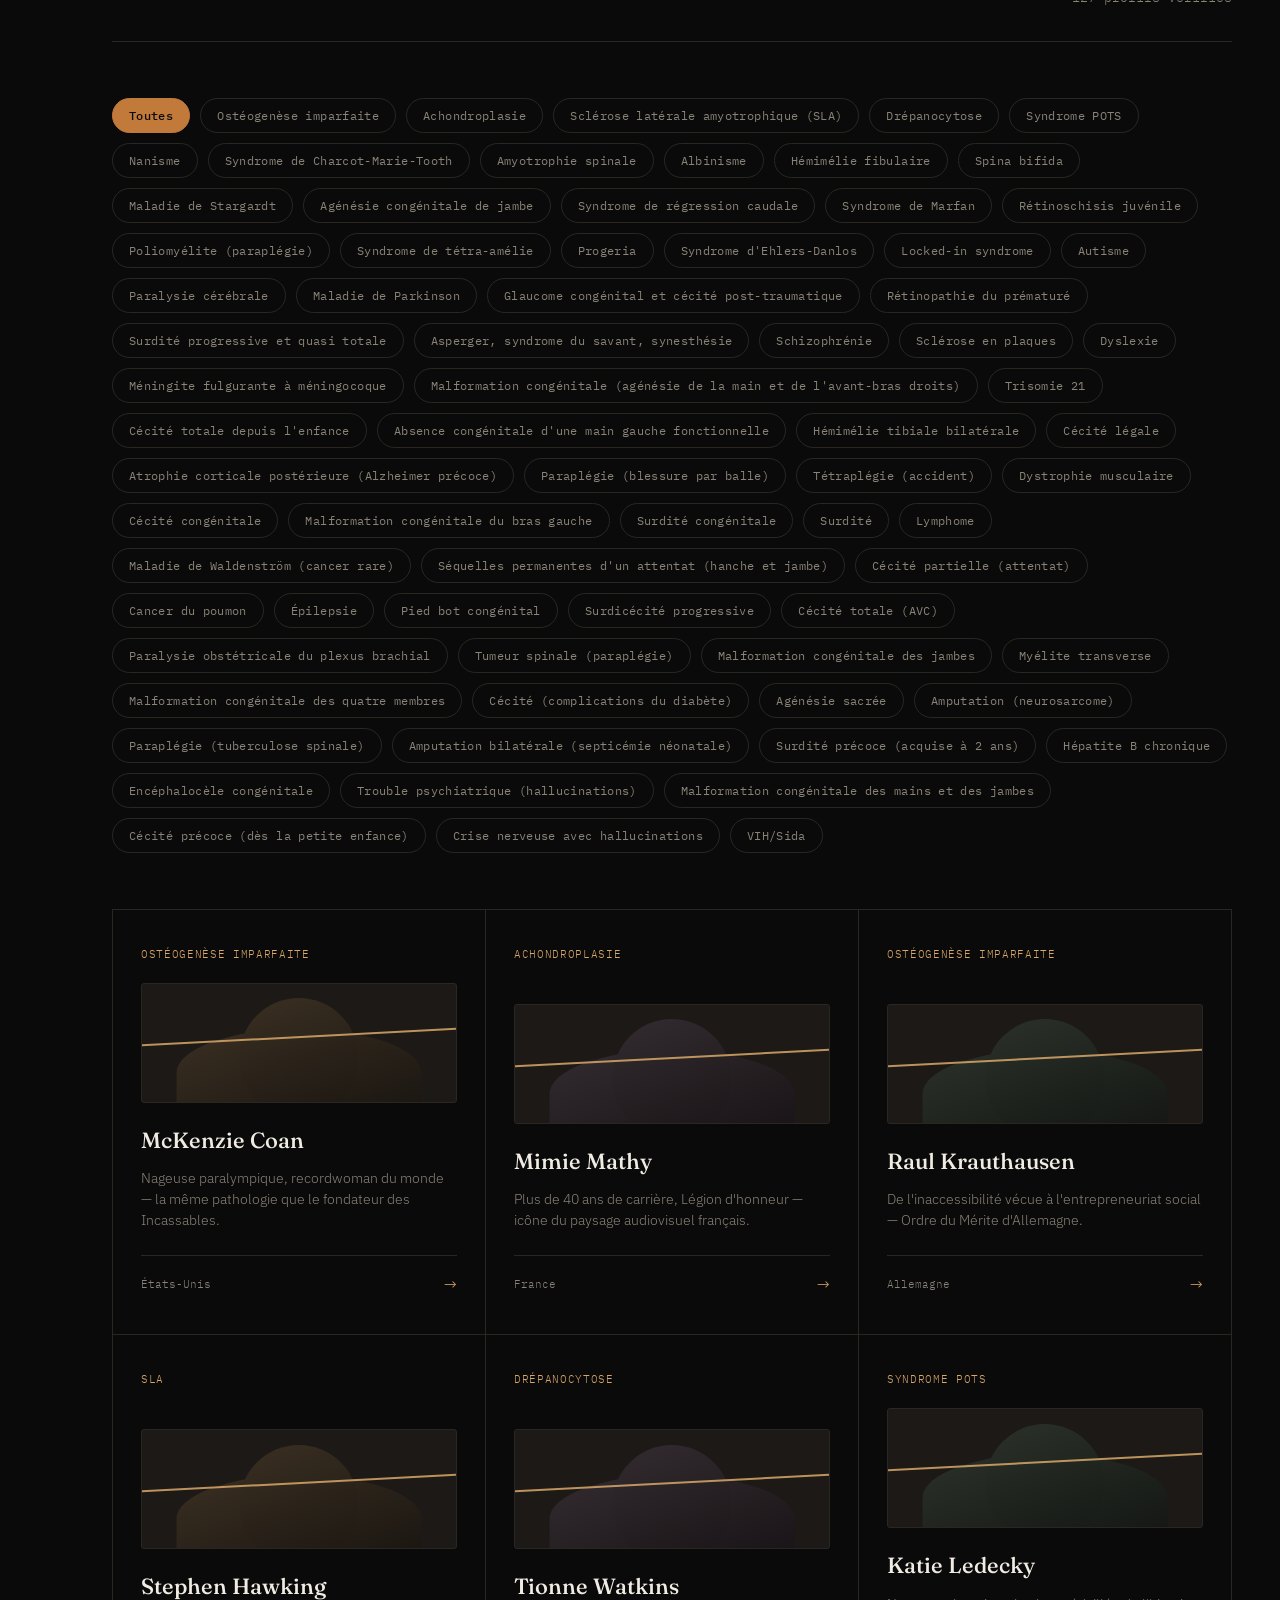
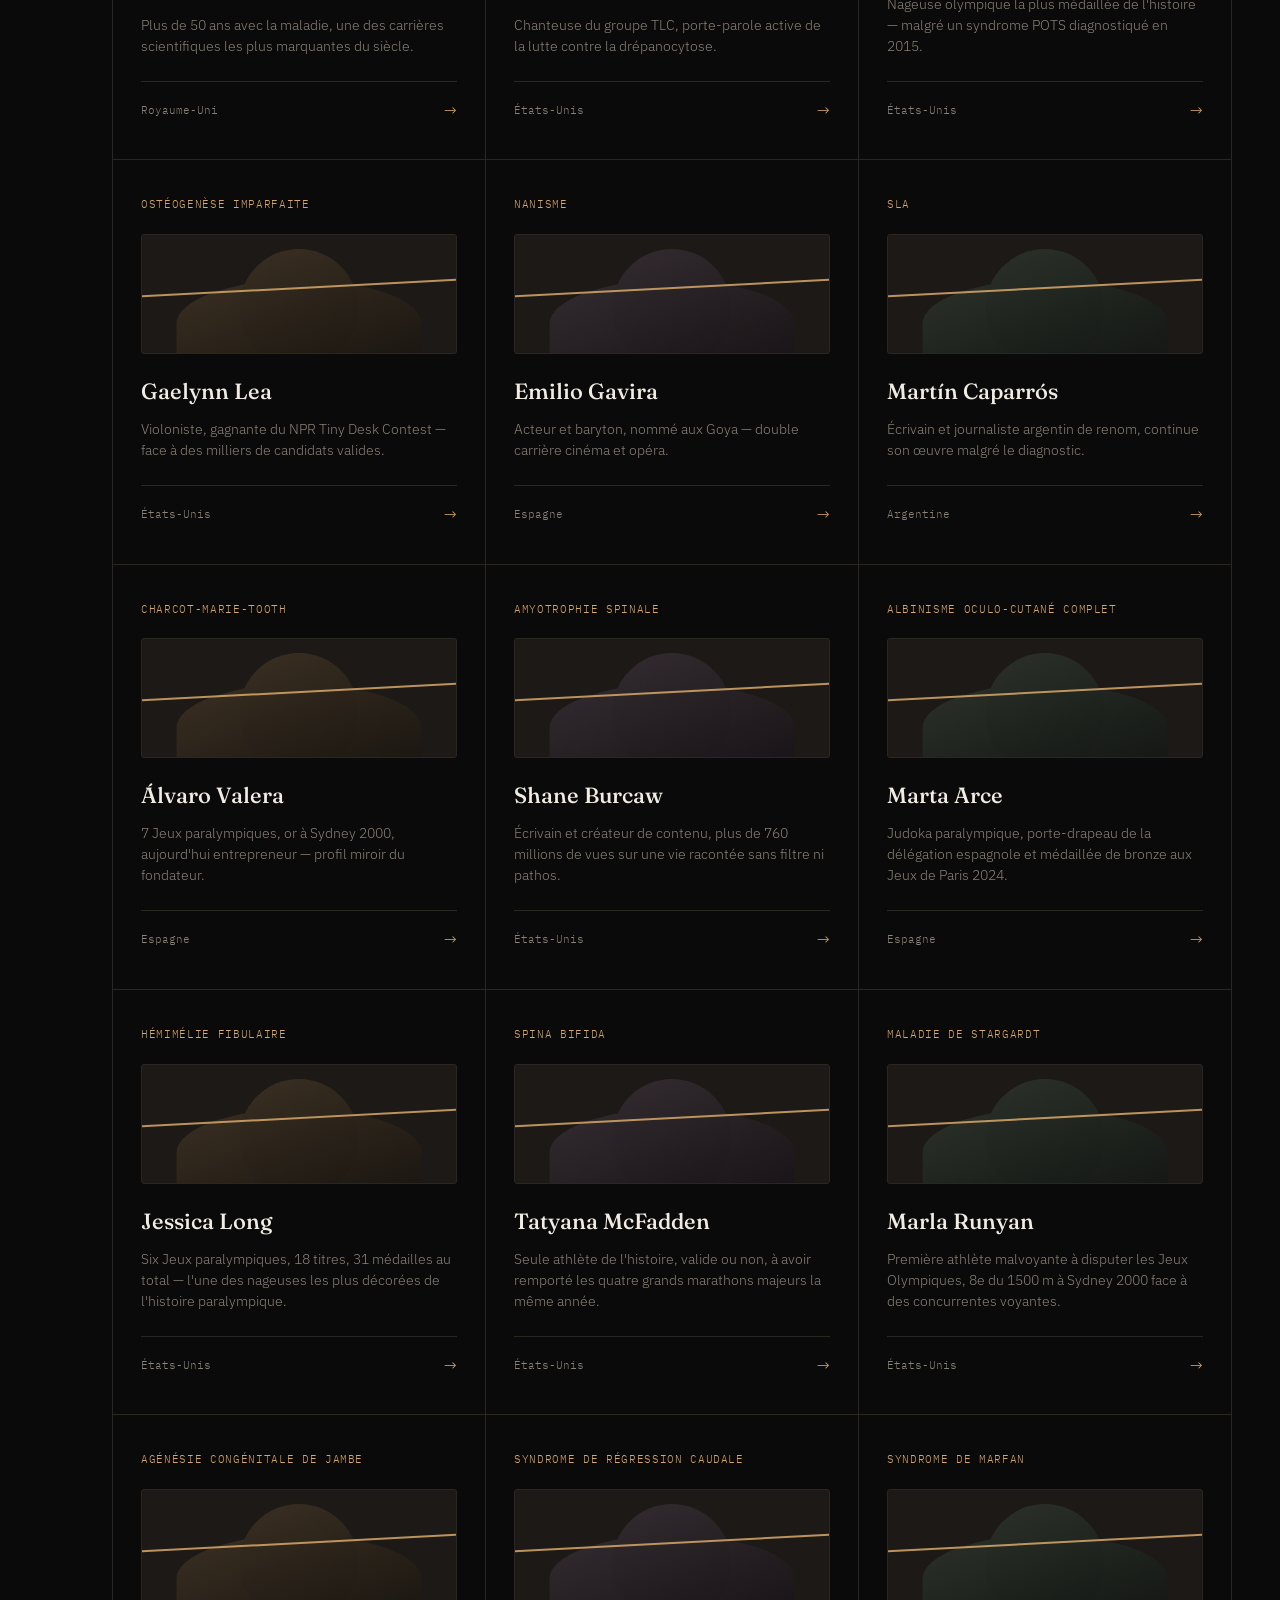
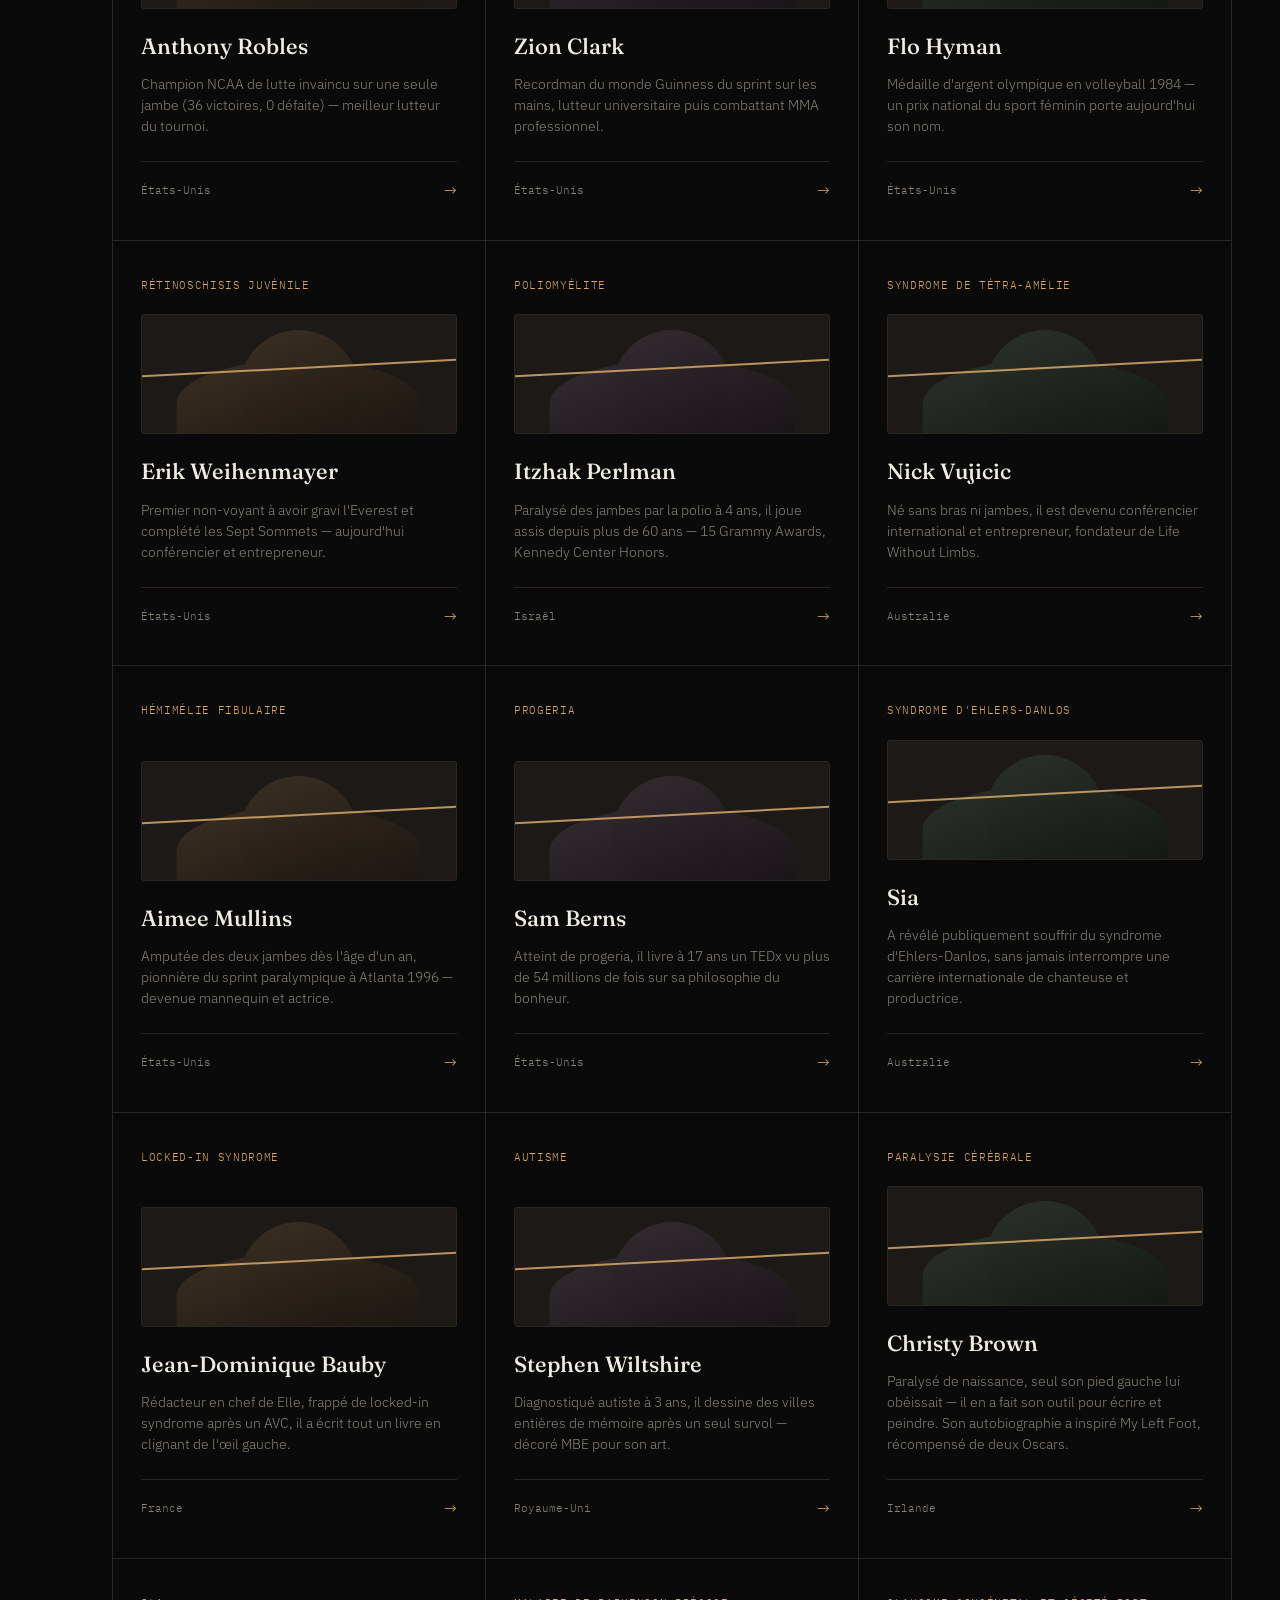
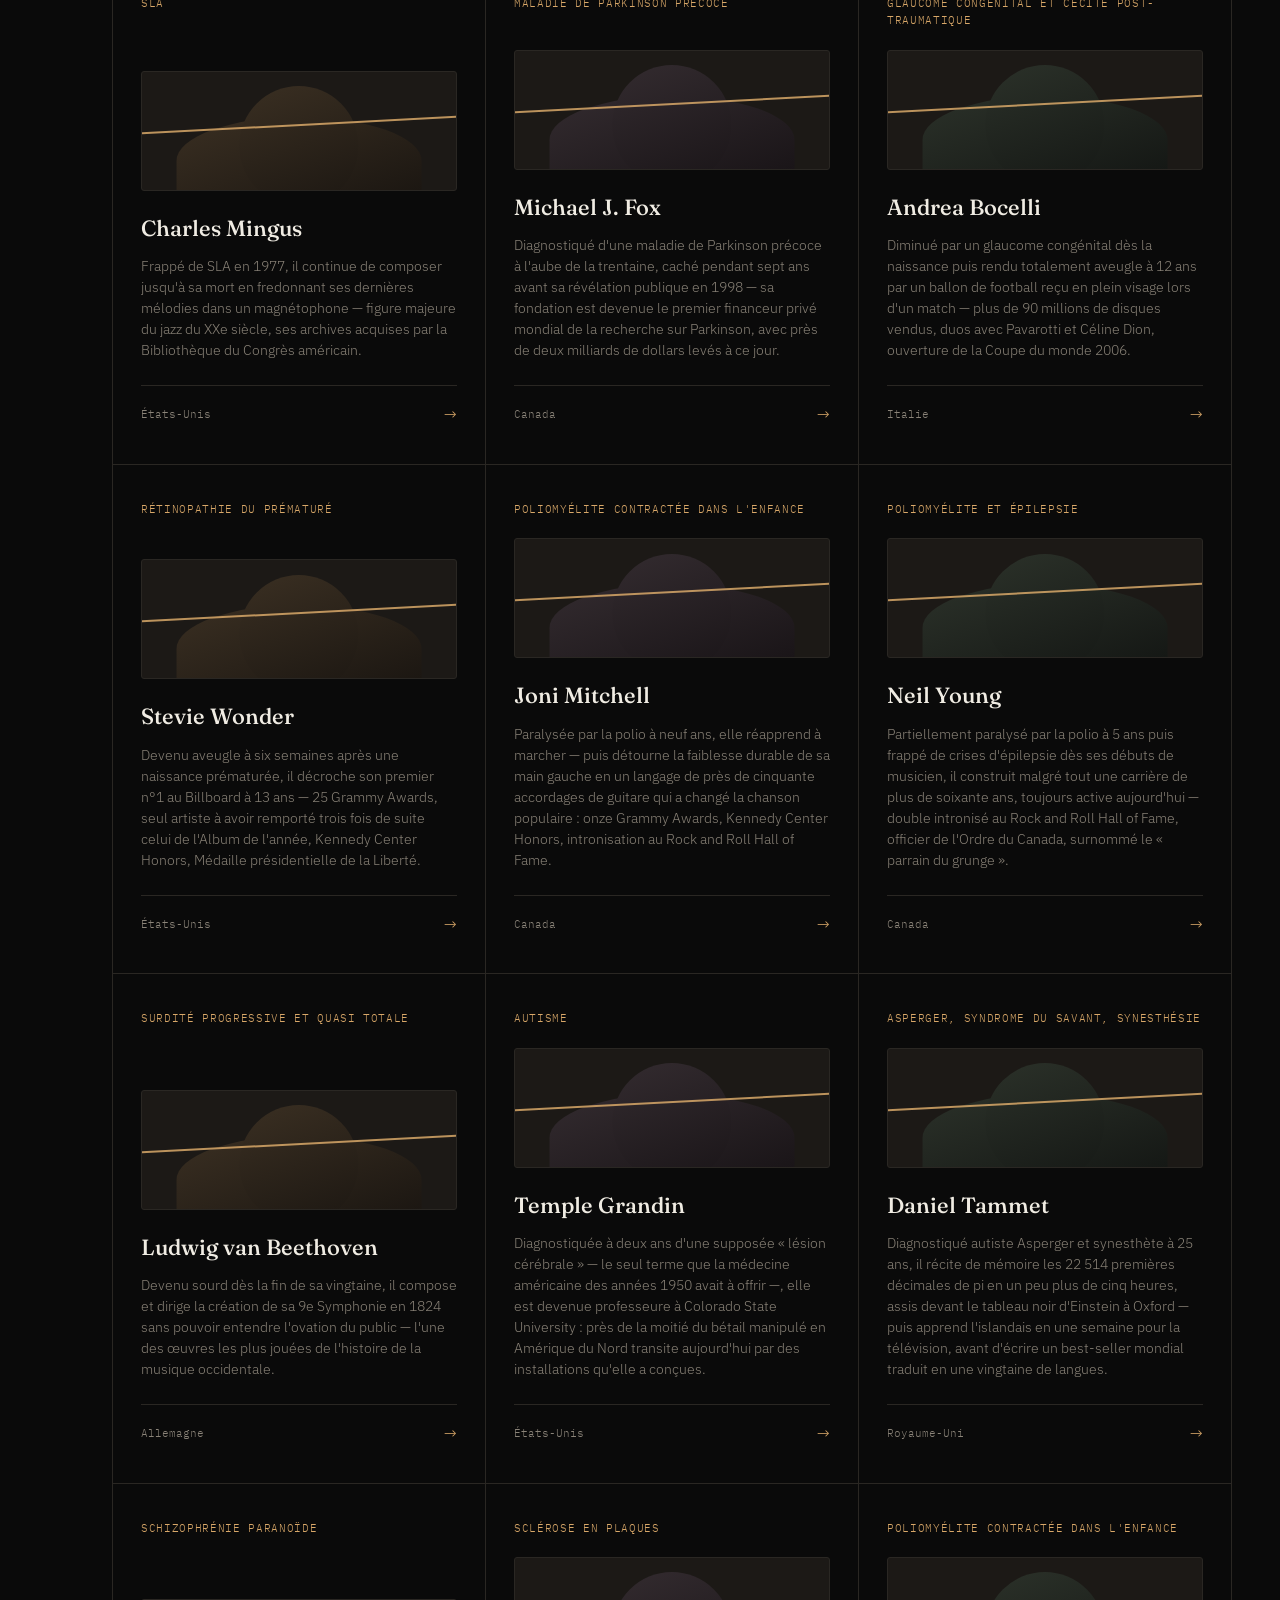
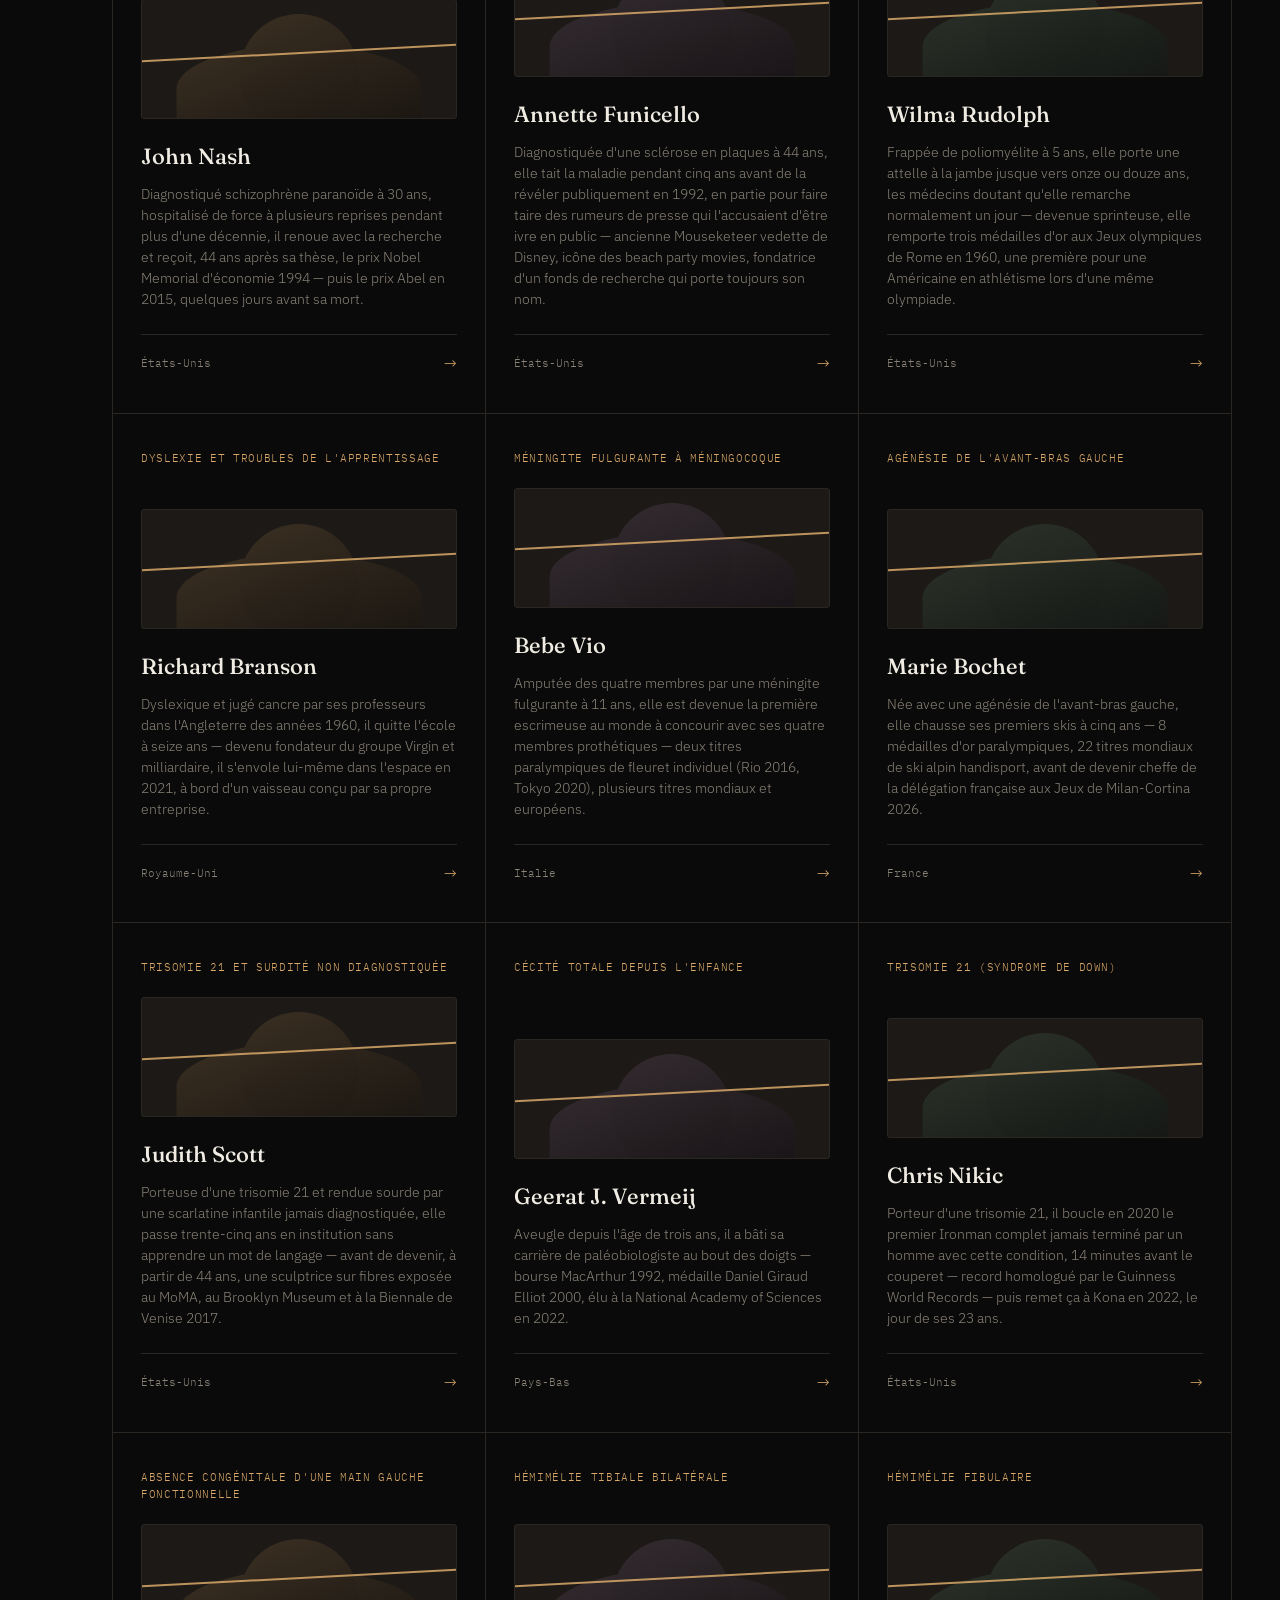
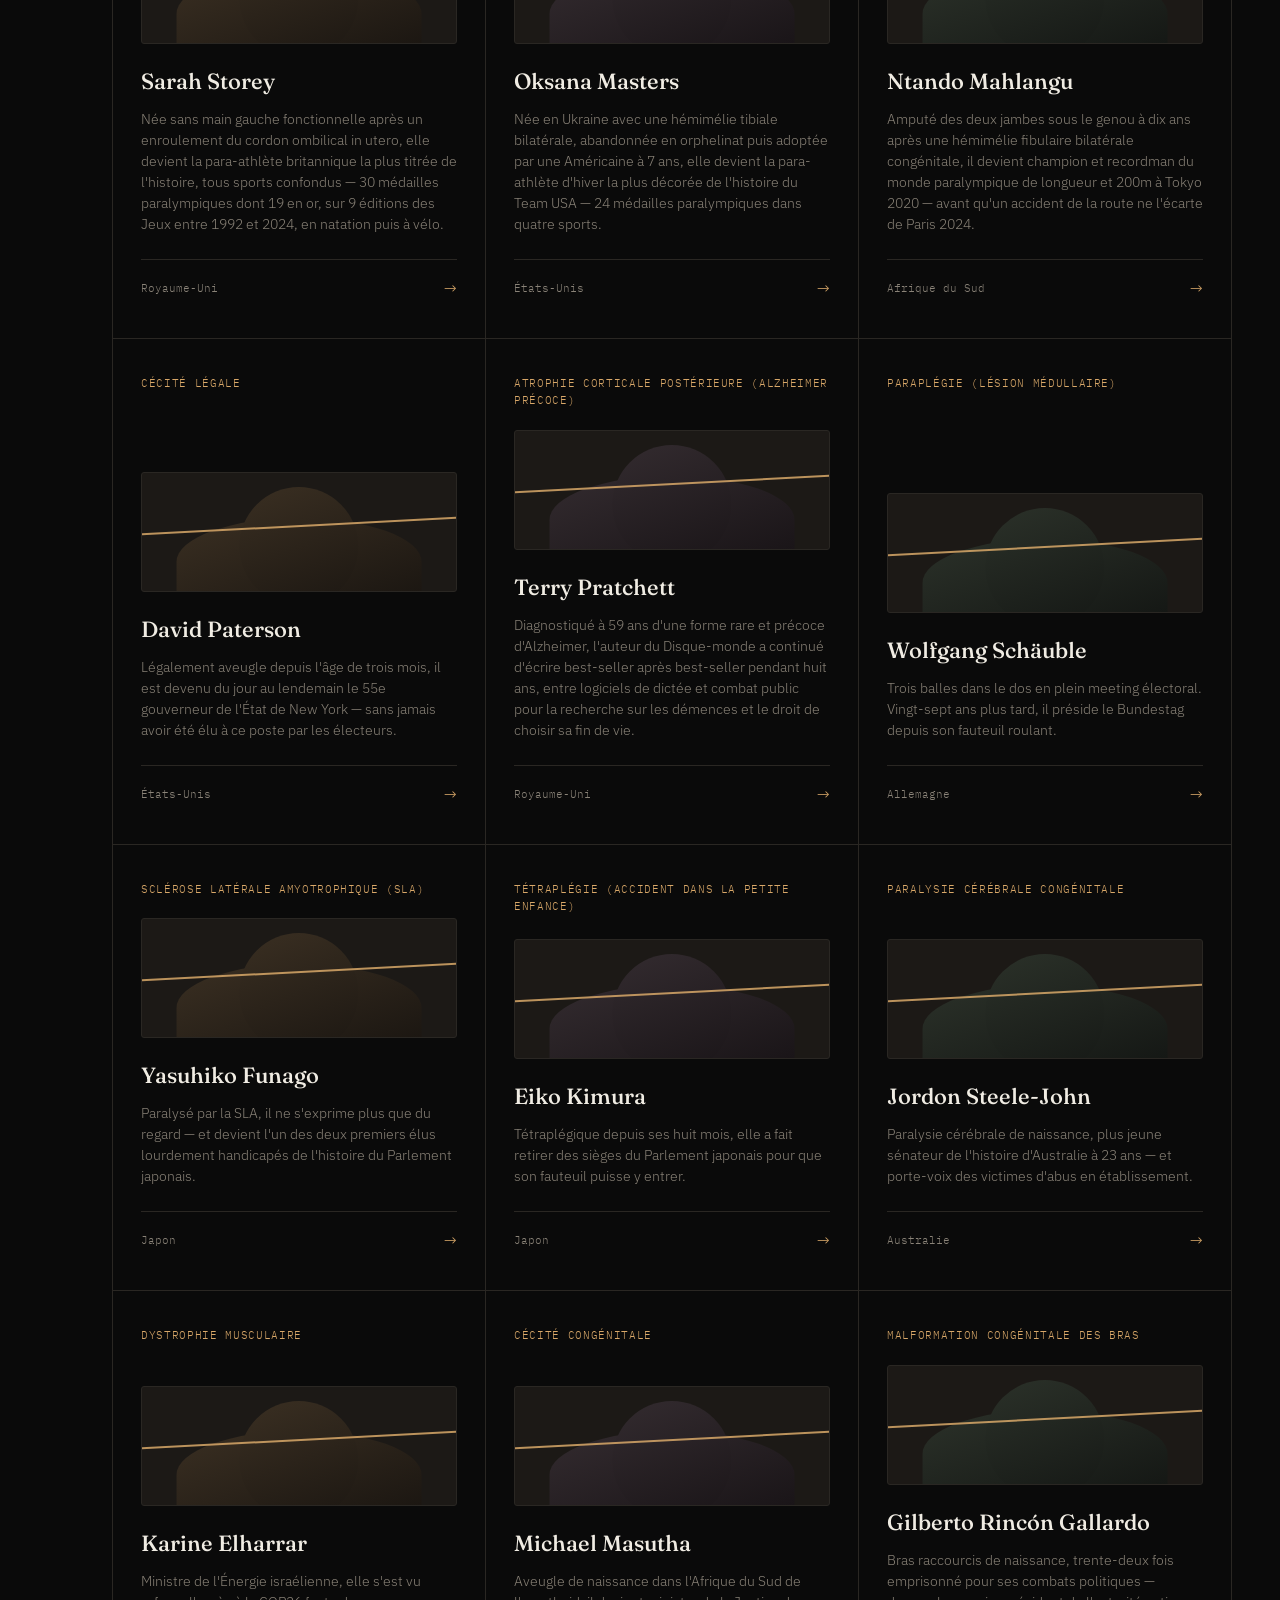
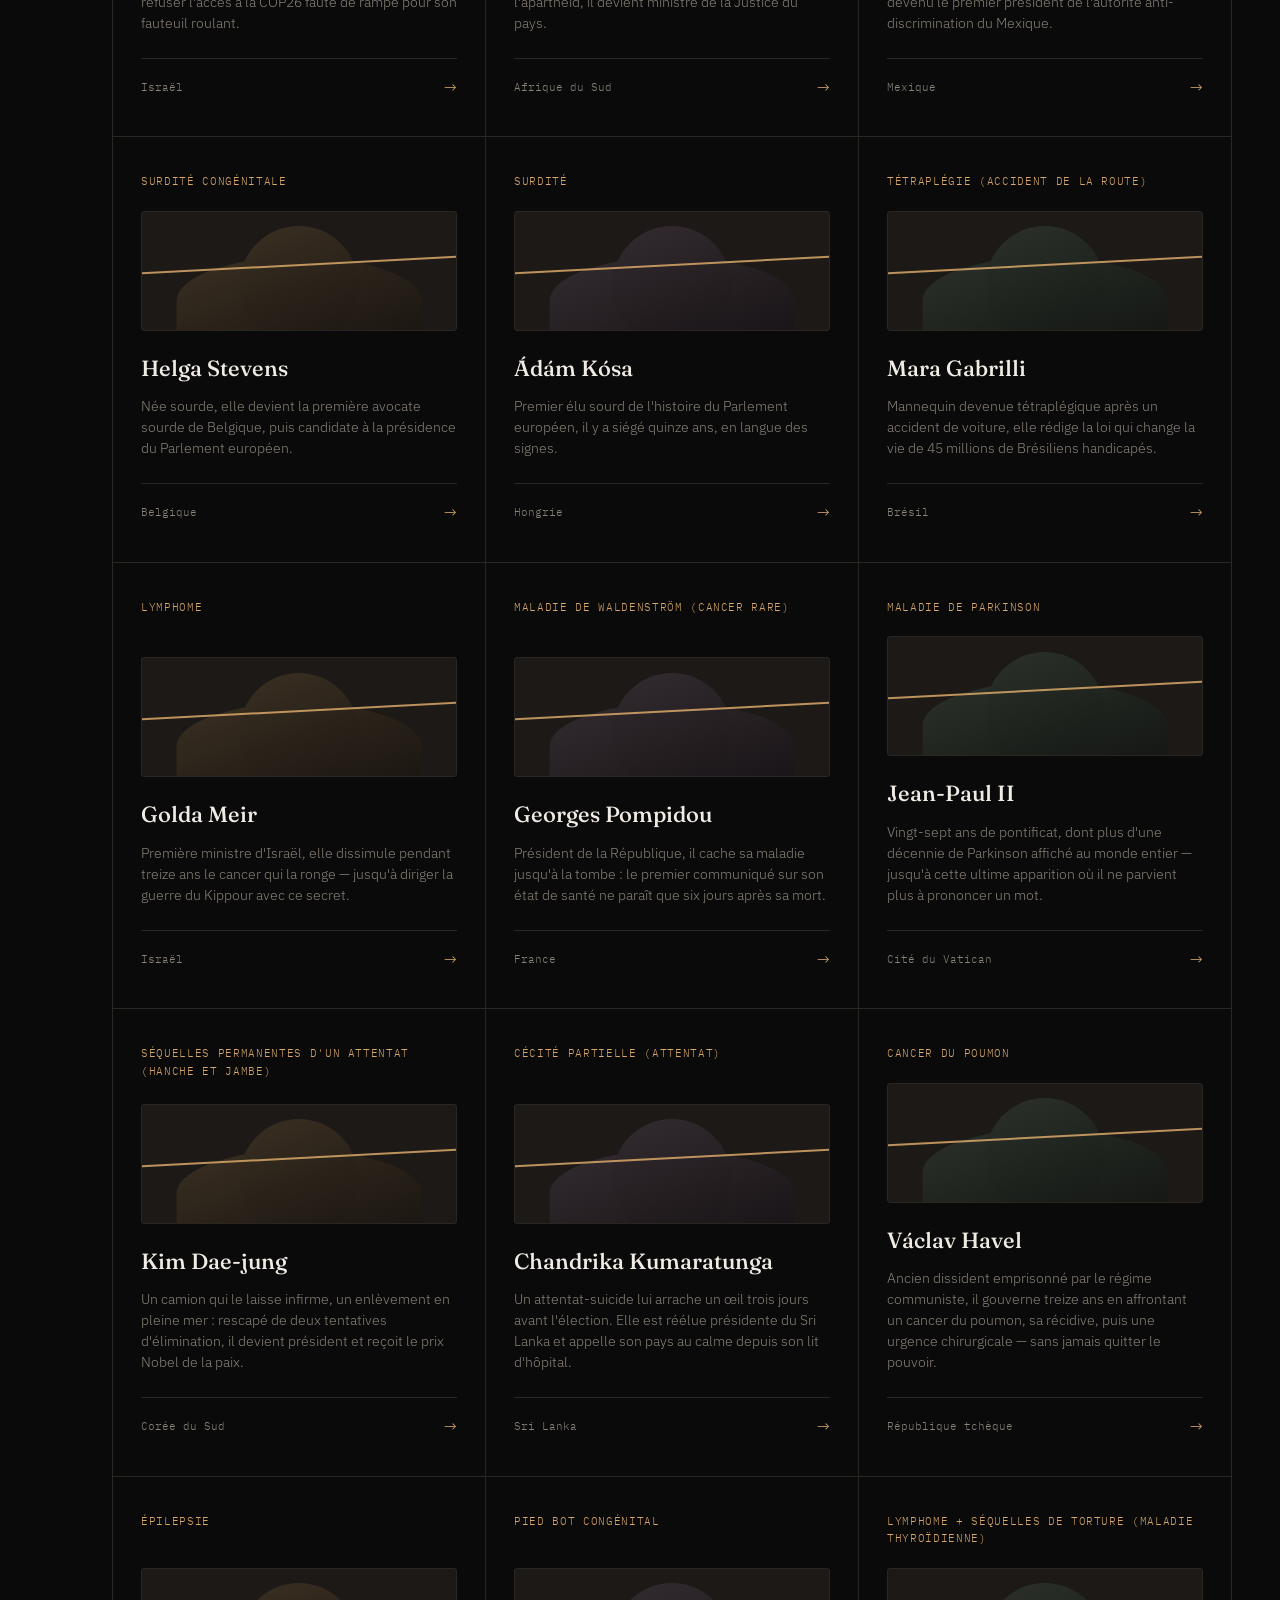
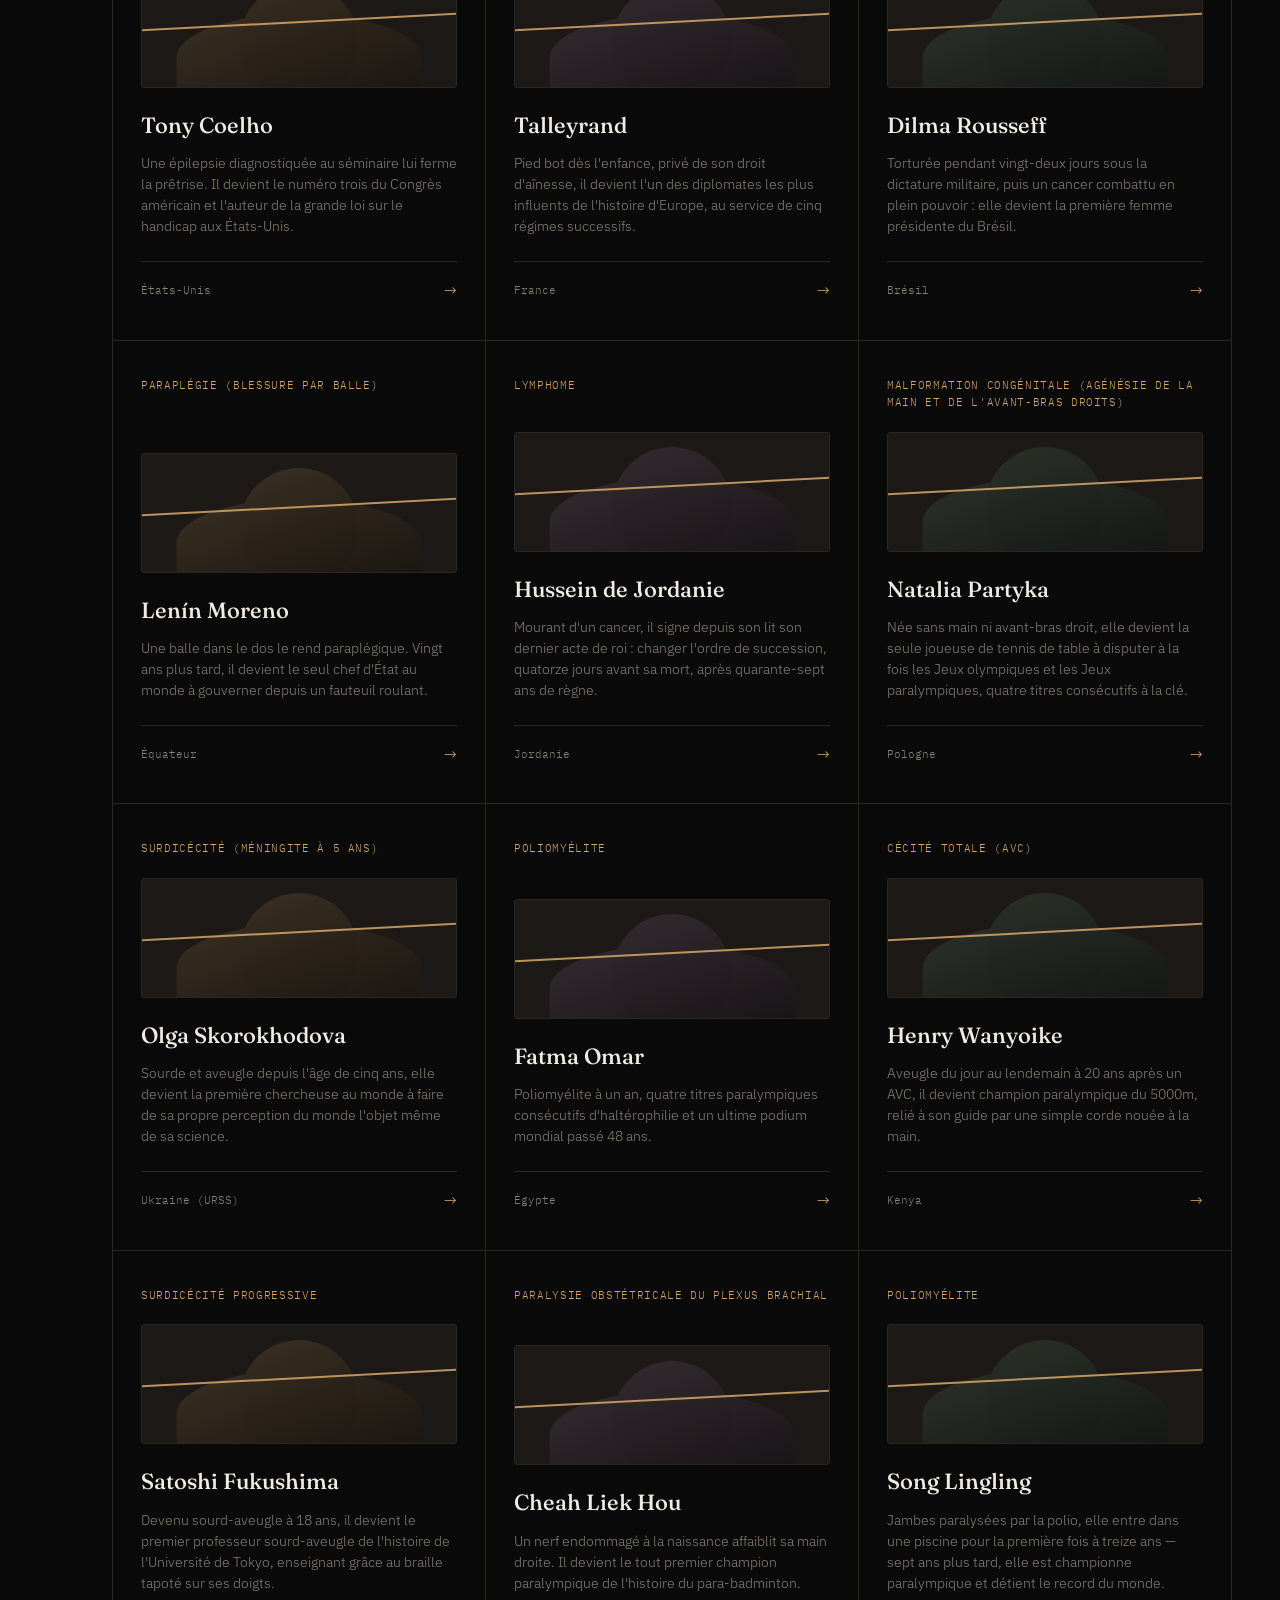
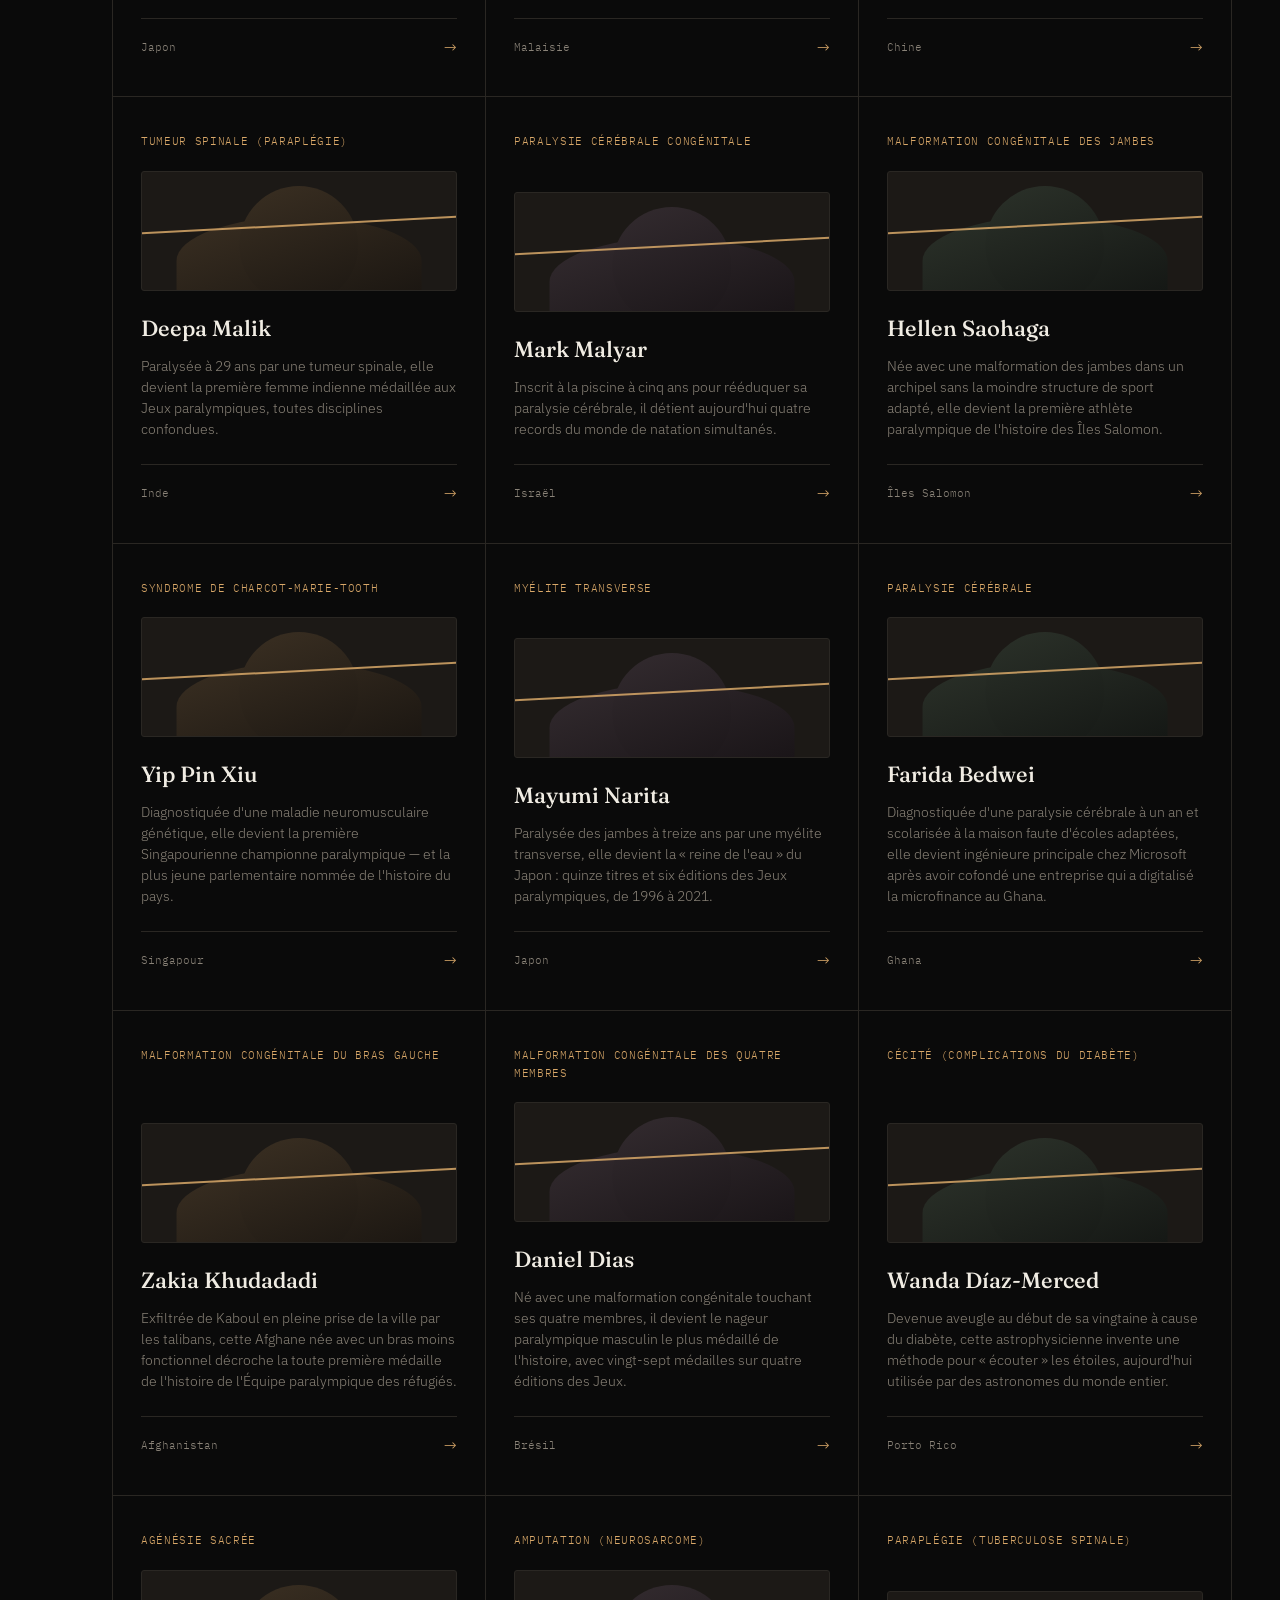
==== commit 5fc10333: "Ajoute le favicon (fissure or sur noir) et ses balises sur les pages FR favicon.svg / .ico (16-32-48" ====
--- a/index.html
+++ b/index.html
@@ -3,6 +3,11 @@
   <head>
   <meta charset="UTF-8">
   <meta name="viewport" content="width=device-width, initial-scale=1.0">
+  <link rel="icon" href="/favicon.ico" sizes="32x32">
+  <link rel="icon" href="/favicon.svg" type="image/svg+xml">
+  <link rel="apple-touch-icon" href="/apple-touch-icon.png">
+  <link rel="manifest" href="/site.webmanifest">
+  <meta name="theme-color" content="#0a0a0a">
   <title>Les Incassables — Ils n'ont pas guéri, ils ont construit quand même</title>
   <meta name="description" content="Les histoires vérifiées d'artistes, d'entrepreneurs et d'athlètes qui ont refusé la double peine liée à leur pathologie rare.">
   <link rel="preconnect" href="https://fonts.googleapis.com">
--- a/css/style.css
+++ b/css/style.css
@@ -69,6 +69,14 @@
     border-radius:2px;
     opacity:1 !important;
   }
+  .lang-switch{
+    border:1px solid var(--hairline);
+    padding:7px 12px !important;
+    border-radius:2px;
+    font-family:'IBM Plex Mono',monospace;
+    letter-spacing:.08em;
+  }
+  .lang-switch:hover{border-color:var(--gold-light); color:var(--gold-light) !important; opacity:1 !important;}
 
   /* ---- Hero ---- */
   .hero{
@@ -515,3 +523,86 @@
 @media (max-width:880px){
     .story-page{padding:120px 24px 100px;}
 }
+
+/* ---- Propose a story page (form) ---- */
+.propose-page{
+    max-width:640px;
+    margin:0 auto;
+    padding:160px 48px 160px;
+}
+.propose-eyebrow{
+    font-family:'IBM Plex Mono',monospace;
+    font-size:12px;
+    letter-spacing:.1em;
+    text-transform:uppercase;
+    color:var(--gold-light);
+    margin-bottom:20px;
+}
+.propose-page h1{
+    font-size:clamp(30px, 4.5vw, 46px);
+    font-weight:500;
+    line-height:1.12;
+    margin-bottom:20px;
+}
+.propose-intro{
+    font-size:17px;
+    color:var(--text-muted);
+    line-height:1.7;
+    margin-bottom:56px;
+    max-width:56ch;
+}
+.propose-form{display:flex; flex-direction:column; gap:28px;}
+.form-field{display:flex; flex-direction:column; gap:10px;}
+.form-field label{
+    font-family:'IBM Plex Mono',monospace;
+    font-size:12px;
+    letter-spacing:.06em;
+    text-transform:uppercase;
+    color:var(--text-muted);
+}
+.form-field .optional{text-transform:none; letter-spacing:0; opacity:.7;}
+.form-field input, .form-field textarea{
+    background:var(--surface);
+    border:1px solid var(--hairline);
+    border-radius:2px;
+    padding:14px 16px;
+    color:var(--text);
+    font-family:'IBM Plex Sans',sans-serif;
+    font-size:15px;
+    font-weight:300;
+    resize:vertical;
+    transition:border-color .2s;
+}
+.form-field input:focus, .form-field textarea:focus{
+    outline:none;
+    border-color:var(--gold-light);
+}
+.form-field textarea{min-height:140px;}
+.visually-hidden{position:absolute; width:1px; height:1px; overflow:hidden; clip:rect(0 0 0 0); white-space:nowrap;}
+.propose-submit{
+    align-self:flex-start;
+    font-family:'IBM Plex Mono',monospace;
+    font-size:13px;
+    text-transform:uppercase;
+    letter-spacing:.06em;
+    color:var(--bg);
+    background:var(--gold-light);
+    border:none;
+    padding:16px 32px;
+    border-radius:2px;
+    cursor:pointer;
+    transition:background .2s;
+    margin-top:12px;
+}
+.propose-submit:hover{background:var(--gold);}
+.thanks-page{padding:200px 48px; text-align:center;}
+.thanks-page h1{
+    font-size:clamp(30px, 4.5vw, 46px);
+    font-weight:500;
+    margin-bottom:20px;
+}
+.thanks-page p{color:var(--text-muted); font-size:17px; margin-bottom:32px;}
+
+@media (max-width:880px){
+    .propose-page{padding:120px 24px 100px;}
+}
